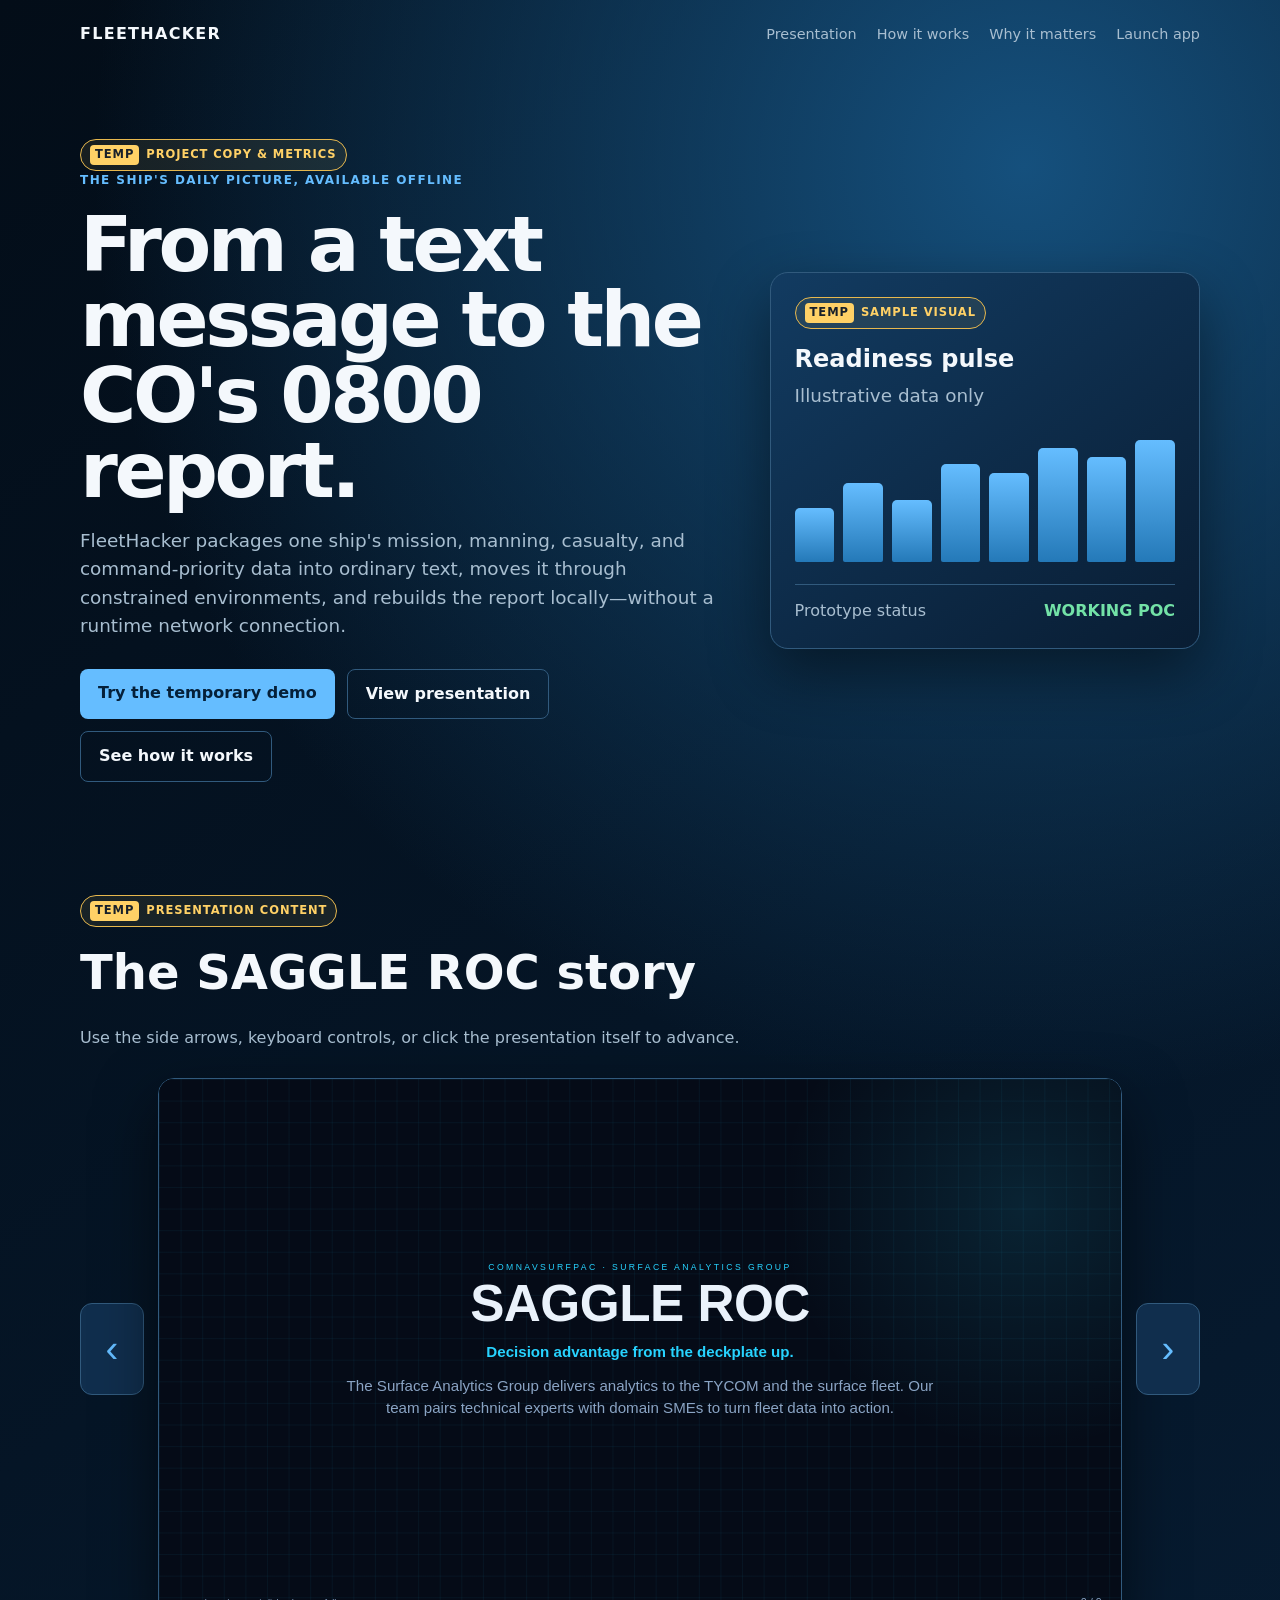
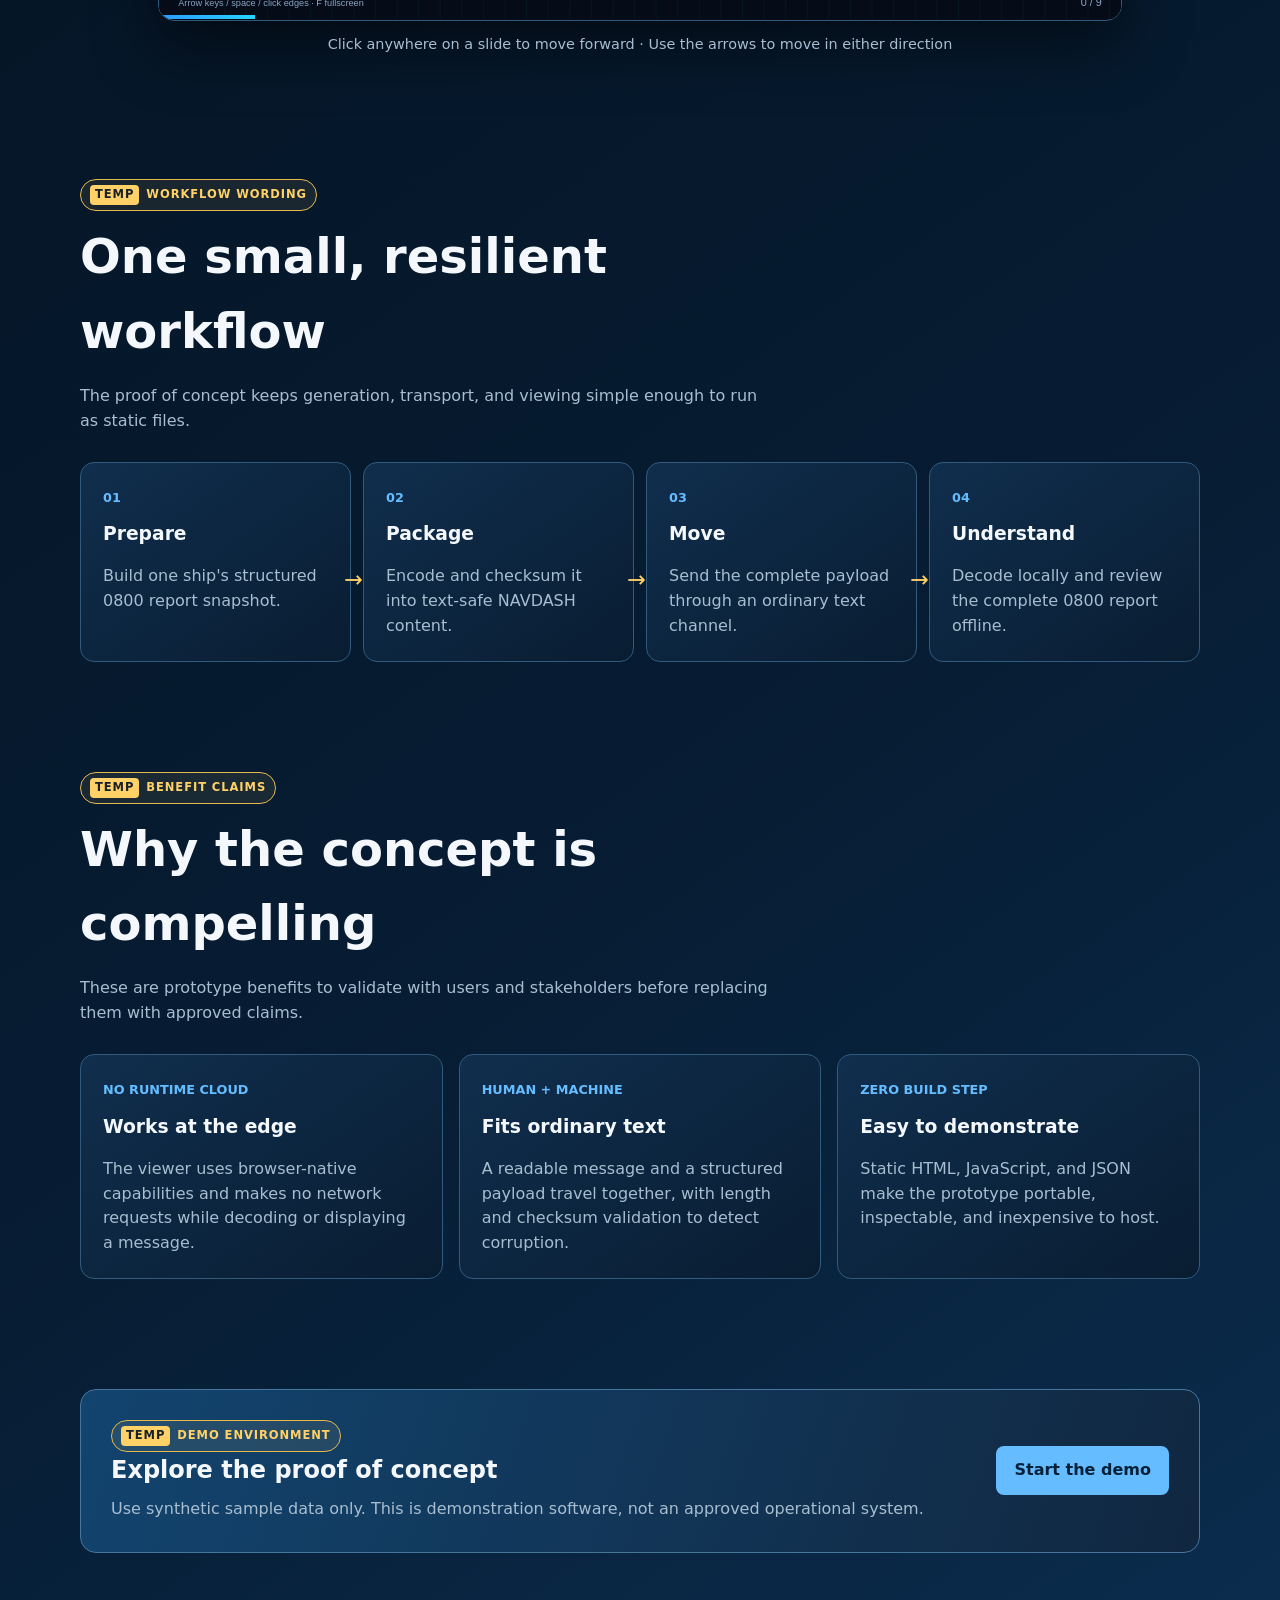
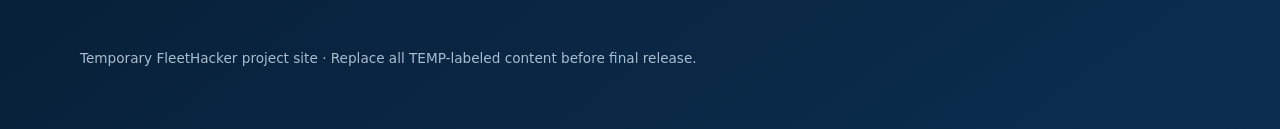
==== index.html @ bd739d96 "Publish guided 0800 report demo Co-authored-by: Cursor <cursoragent@cursor.com>" ====
<!doctype html>
<html lang="en">
<head>
  <meta charset="utf-8">
  <meta name="viewport" content="width=device-width, initial-scale=1">
  <meta name="description" content="Temporary FleetHacker project overview and offline 0800 report prototype.">
  <title>FleetHacker | Temporary Project Dashboard</title>
  <style>
    :root{color-scheme:dark;--ink:#f4f8fc;--muted:#a8bed0;--navy:#061526;--panel:#0d2945;--line:#315a7d;--blue:#65bdff;--gold:#ffd166;--green:#73e2a7}
    *{box-sizing:border-box}html{scroll-behavior:smooth}body{margin:0;background:radial-gradient(circle at 80% 5%,#15507d 0,transparent 28%),linear-gradient(145deg,#030d18,#071d34 70%,#0b2e50);color:var(--ink);font:16px/1.55 system-ui,-apple-system,Segoe UI,sans-serif}
    a{color:inherit}.wrap{width:min(1120px,calc(100% - 32px));margin:auto}.temp{display:inline-flex;align-items:center;gap:7px;padding:5px 9px;border:1px solid #e7b84e;border-radius:999px;color:var(--gold);background:#ffd16614;font-size:.72rem;font-weight:850;letter-spacing:.08em}.temp::before{content:"TEMP";background:var(--gold);color:#18202a;padding:1px 5px;border-radius:4px}
    nav{display:flex;align-items:center;justify-content:space-between;padding:22px 0}.brand{font-weight:900;letter-spacing:.08em}.navlinks{display:flex;gap:20px;color:var(--muted);font-size:.9rem}.navlinks a{text-decoration:none}.hero{padding:70px 0 58px;display:grid;grid-template-columns:1.2fr .8fr;gap:44px;align-items:center}.eyebrow{color:var(--blue);font-weight:850;letter-spacing:.12em;font-size:.75rem}.hero h1{font-size:clamp(2.7rem,6vw,5.2rem);line-height:.98;letter-spacing:-.045em;margin:18px 0}.hero p{max-width:680px;color:var(--muted);font-size:1.15rem}.actions{display:flex;flex-wrap:wrap;gap:12px;margin-top:28px}.button{display:inline-block;text-decoration:none;padding:12px 18px;border-radius:8px;background:var(--blue);color:#052039;font-weight:850}.button.secondary{background:transparent;color:var(--ink);border:1px solid var(--line)}
    .signal{background:linear-gradient(145deg,#123b61,#091d33);border:1px solid var(--line);border-radius:18px;padding:24px;box-shadow:0 24px 60px #0007}.signal h2{margin:12px 0 4px}.pulse{height:130px;display:flex;align-items:end;gap:9px;margin:22px 0}.pulse i{display:block;flex:1;min-height:12%;height:var(--h);border-radius:5px 5px 2px 2px;background:linear-gradient(var(--blue),#2479b8)}.status{display:flex;justify-content:space-between;border-top:1px solid var(--line);padding-top:14px;color:var(--muted)}.status strong{color:var(--green)}
    .presentation-shell{display:grid;grid-template-columns:64px minmax(0,1fr) 64px;gap:14px;align-items:center}.presentation-frame{width:100%;aspect-ratio:16/9;border:1px solid var(--line);border-radius:16px;background:#050b17;box-shadow:0 24px 60px #0008}.slide-arrow{height:92px;border:1px solid var(--line);border-radius:12px;background:#102e4d;color:var(--blue);font-size:2.4rem;cursor:pointer}.slide-arrow:hover{border-color:var(--blue);background:#163c61}.presentation-help{text-align:center;color:var(--muted);font-size:.9rem;margin-top:12px}
    section{padding:55px 0}.section-head{max-width:700px;margin-bottom:28px}.section-head h2{font-size:clamp(2rem,4vw,3rem);margin:8px 0}.section-head p{color:var(--muted)}.grid{display:grid;grid-template-columns:repeat(3,1fr);gap:16px}.card{background:linear-gradient(145deg,#102e4d,#091d32);border:1px solid var(--line);border-radius:14px;padding:22px}.number{color:var(--blue);font-weight:900;font-size:.8rem}.card h3{margin:10px 0}.card p{color:var(--muted);margin-bottom:0}.flow{display:grid;grid-template-columns:repeat(4,1fr);gap:12px}.flow .card{position:relative}.flow .card:not(:last-child)::after{content:"→";position:absolute;right:-13px;top:50%;z-index:2;color:var(--gold);font-size:1.4rem}.callout{display:flex;justify-content:space-between;gap:30px;align-items:center;background:linear-gradient(110deg,#12446f,#112740);border:1px solid #46769c;border-radius:16px;padding:30px}.callout h2{margin:0 0 8px}.callout p{margin:0;color:var(--muted)}footer{padding:40px 0 60px;color:var(--muted);font-size:.85rem}
    @media(max-width:850px){.hero{grid-template-columns:1fr;padding-top:40px}.grid{grid-template-columns:1fr}.flow{grid-template-columns:1fr 1fr}.flow .card::after{display:none}.presentation-shell{grid-template-columns:46px minmax(0,1fr) 46px}.slide-arrow{height:70px}}@media(max-width:560px){.navlinks{display:none}.flow{grid-template-columns:1fr}.callout{display:block}.callout .button{margin-top:20px}.presentation-shell{grid-template-columns:1fr 1fr}.presentation-frame{grid-column:1/-1;grid-row:1}.slide-arrow{height:48px}}
  </style>
</head>
<body>
  <header class="wrap">
    <nav><div class="brand">FLEETHACKER</div><div class="navlinks"><a href="#presentation">Presentation</a><a href="#how">How it works</a><a href="#why">Why it matters</a><a href="./app/sender.html">Launch app</a></div></nav>
    <div class="hero">
      <div>
        <span class="temp">PROJECT COPY &amp; METRICS</span>
        <div class="eyebrow">THE SHIP'S DAILY PICTURE, AVAILABLE OFFLINE</div>
        <h1>From a text message to the CO's 0800 report.</h1>
        <p>FleetHacker packages one ship's mission, manning, casualty, and command-priority data into ordinary text, moves it through constrained environments, and rebuilds the report locally—without a runtime network connection.</p>
        <div class="actions"><a class="button" href="./app/sender.html">Try the temporary demo</a><a class="button secondary" href="#presentation">View presentation</a><a class="button secondary" href="#how">See how it works</a></div>
      </div>
      <aside class="signal" aria-label="Temporary concept metrics">
        <span class="temp">SAMPLE VISUAL</span><h2>Readiness pulse</h2><p style="color:var(--muted);margin-top:0">Illustrative data only</p>
        <div class="pulse" aria-hidden="true"><i style="--h:42%"></i><i style="--h:61%"></i><i style="--h:48%"></i><i style="--h:76%"></i><i style="--h:69%"></i><i style="--h:88%"></i><i style="--h:81%"></i><i style="--h:94%"></i></div>
        <div class="status"><span>Prototype status</span><strong>WORKING POC</strong></div>
      </aside>
    </div>
  </header>
  <main>
    <section id="presentation"><div class="wrap"><div class="section-head"><span class="temp">PRESENTATION CONTENT</span><h2>The SAGGLE ROC story</h2><p>Use the side arrows, keyboard controls, or click the presentation itself to advance.</p></div>
      <div class="presentation-shell">
        <button class="slide-arrow" id="presentationPrevious" aria-label="Previous presentation slide">‹</button>
        <iframe class="presentation-frame" id="presentationFrame" src="./presentation/" title="SAGGLE ROC presentation"></iframe>
        <button class="slide-arrow" id="presentationNext" aria-label="Next presentation slide">›</button>
      </div>
      <p class="presentation-help">Click anywhere on a slide to move forward · Use the arrows to move in either direction</p>
    </div></section>
    <section id="how"><div class="wrap"><div class="section-head"><span class="temp">WORKFLOW WORDING</span><h2>One small, resilient workflow</h2><p>The proof of concept keeps generation, transport, and viewing simple enough to run as static files.</p></div>
      <div class="flow"><article class="card"><span class="number">01</span><h3>Prepare</h3><p>Build one ship's structured 0800 report snapshot.</p></article><article class="card"><span class="number">02</span><h3>Package</h3><p>Encode and checksum it into text-safe NAVDASH content.</p></article><article class="card"><span class="number">03</span><h3>Move</h3><p>Send the complete payload through an ordinary text channel.</p></article><article class="card"><span class="number">04</span><h3>Understand</h3><p>Decode locally and review the complete 0800 report offline.</p></article></div>
    </div></section>
    <section id="why"><div class="wrap"><div class="section-head"><span class="temp">BENEFIT CLAIMS</span><h2>Why the concept is compelling</h2><p>These are prototype benefits to validate with users and stakeholders before replacing them with approved claims.</p></div>
      <div class="grid"><article class="card"><span class="number">NO RUNTIME CLOUD</span><h3>Works at the edge</h3><p>The viewer uses browser-native capabilities and makes no network requests while decoding or displaying a message.</p></article><article class="card"><span class="number">HUMAN + MACHINE</span><h3>Fits ordinary text</h3><p>A readable message and a structured payload travel together, with length and checksum validation to detect corruption.</p></article><article class="card"><span class="number">ZERO BUILD STEP</span><h3>Easy to demonstrate</h3><p>Static HTML, JavaScript, and JSON make the prototype portable, inspectable, and inexpensive to host.</p></article></div>
    </div></section>
    <section><div class="wrap"><div class="callout"><div><span class="temp">DEMO ENVIRONMENT</span><h2>Explore the proof of concept</h2><p>Use synthetic sample data only. This is demonstration software, not an approved operational system.</p></div><a class="button" href="./app/sender.html">Start the demo</a></div></div></section>
  </main>
  <footer class="wrap">Temporary FleetHacker project site · Replace all TEMP-labeled content before final release.</footer>
  <script>
    const presentation = document.getElementById("presentationFrame");
    document.getElementById("presentationPrevious").addEventListener("click", () => presentation.contentWindow.postMessage("presentation:previous", "*"));
    document.getElementById("presentationNext").addEventListener("click", () => presentation.contentWindow.postMessage("presentation:next", "*"));
  </script>
</body>
</html>
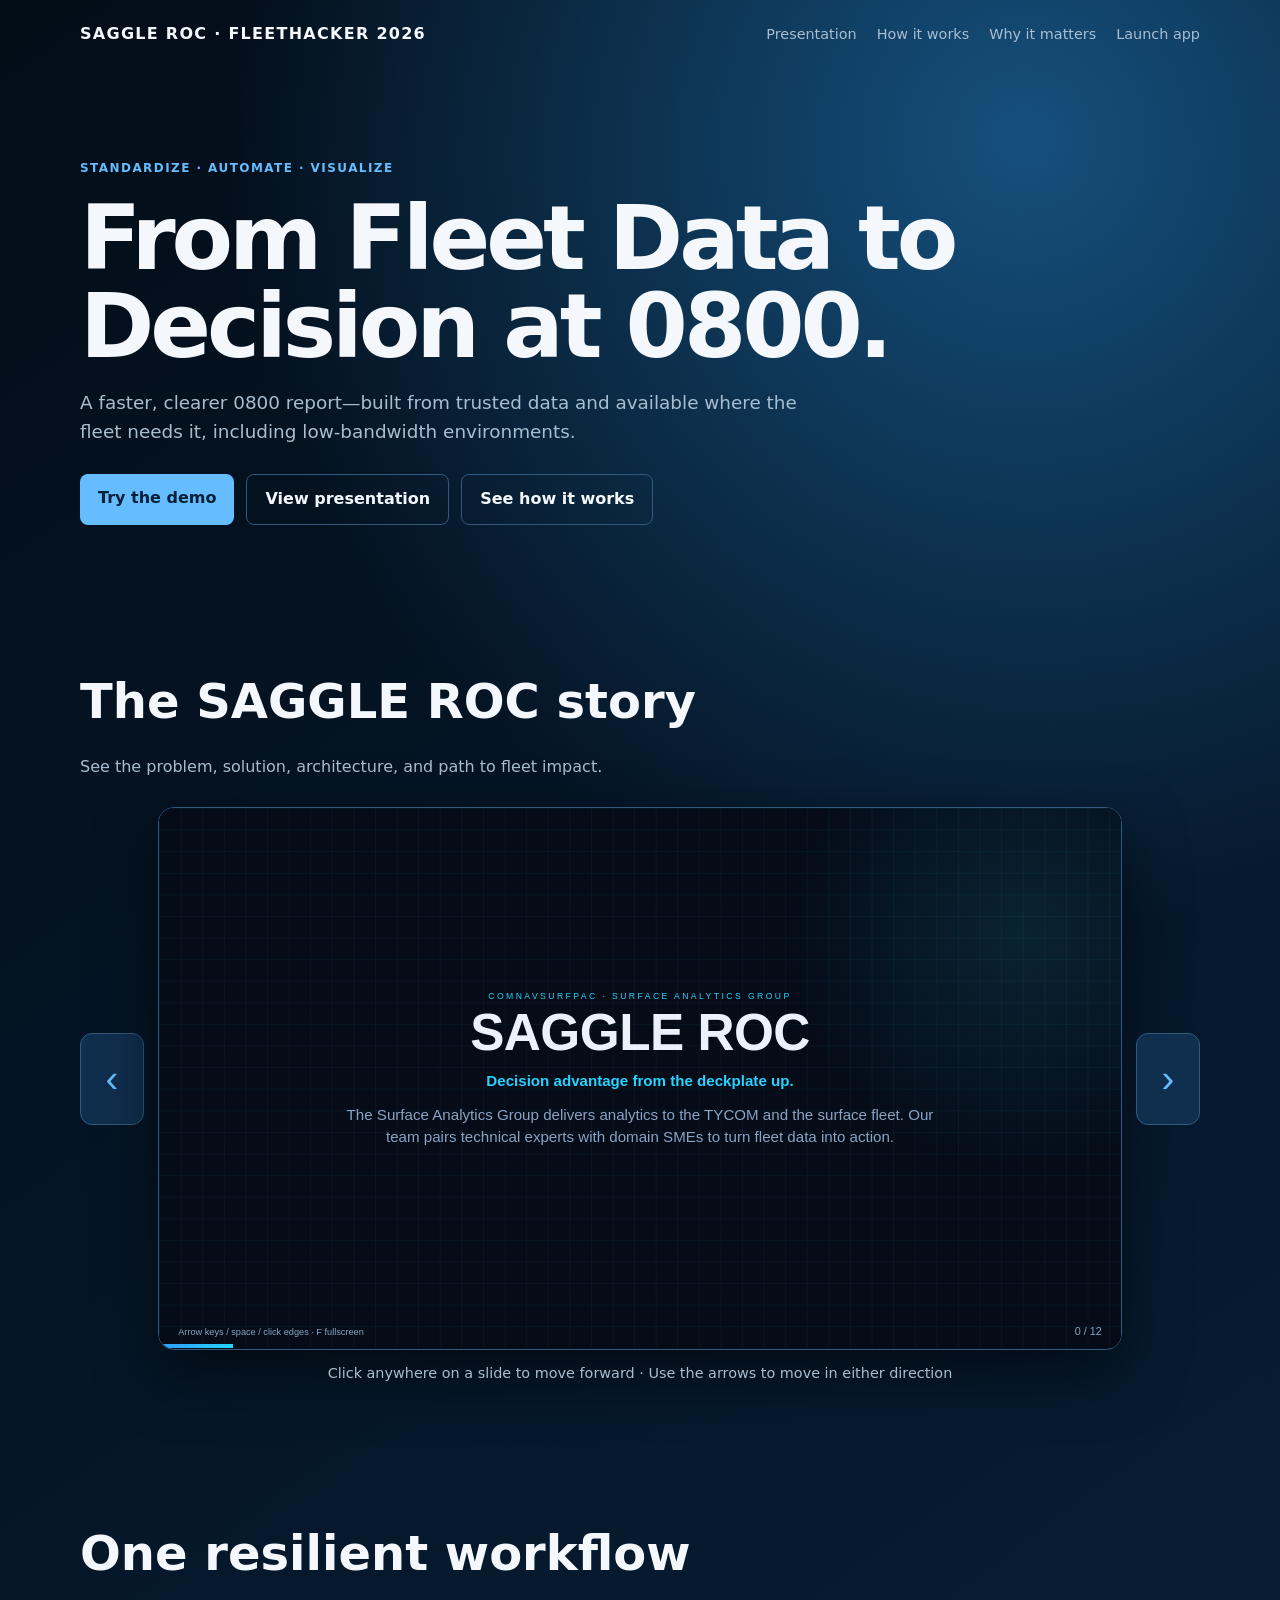
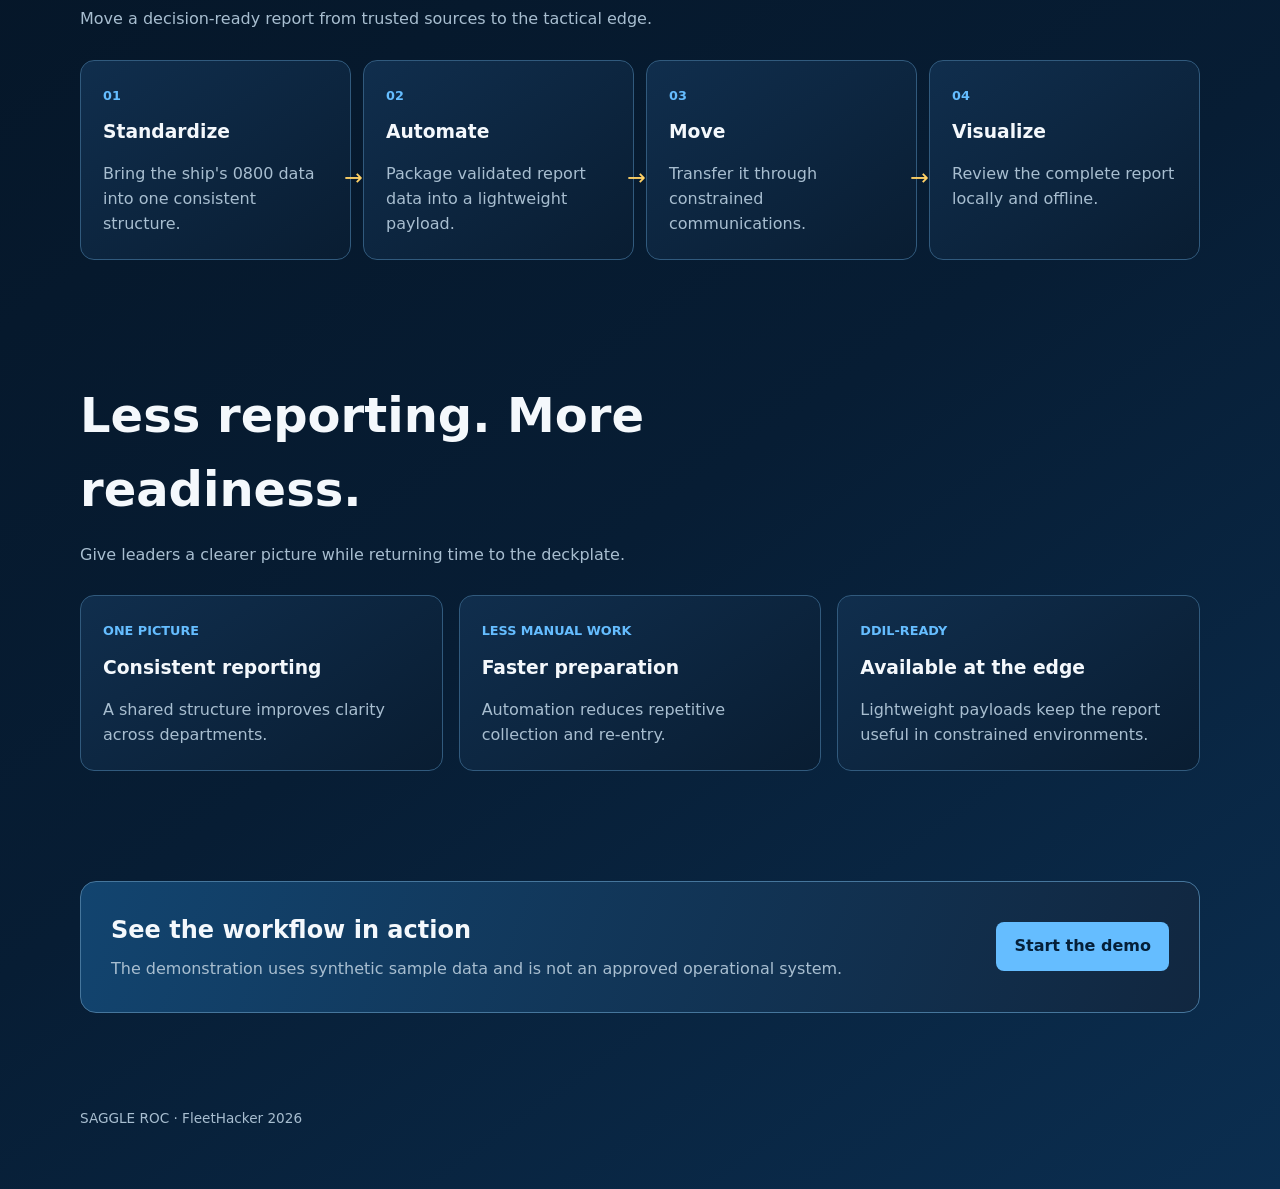
==== commit ad2f3e93: "Refresh landing page messaging Co-authored-by: Cursor <cursoragent@cursor.com>" ====
--- a/index.html
+++ b/index.html
@@ -3,39 +3,32 @@
 <head>
   <meta charset="utf-8">
   <meta name="viewport" content="width=device-width, initial-scale=1">
-  <meta name="description" content="Temporary FleetHacker project overview and offline 0800 report prototype.">
-  <title>FleetHacker | Temporary Project Dashboard</title>
+  <meta name="description" content="SAGGLE ROC standardizes, automates, and visualizes the ship's 0800 report.">
+  <title>SAGGLE ROC | FleetHacker 2026</title>
   <style>
     :root{color-scheme:dark;--ink:#f4f8fc;--muted:#a8bed0;--navy:#061526;--panel:#0d2945;--line:#315a7d;--blue:#65bdff;--gold:#ffd166;--green:#73e2a7}
     *{box-sizing:border-box}html{scroll-behavior:smooth}body{margin:0;background:radial-gradient(circle at 80% 5%,#15507d 0,transparent 28%),linear-gradient(145deg,#030d18,#071d34 70%,#0b2e50);color:var(--ink);font:16px/1.55 system-ui,-apple-system,Segoe UI,sans-serif}
-    a{color:inherit}.wrap{width:min(1120px,calc(100% - 32px));margin:auto}.temp{display:inline-flex;align-items:center;gap:7px;padding:5px 9px;border:1px solid #e7b84e;border-radius:999px;color:var(--gold);background:#ffd16614;font-size:.72rem;font-weight:850;letter-spacing:.08em}.temp::before{content:"TEMP";background:var(--gold);color:#18202a;padding:1px 5px;border-radius:4px}
-    nav{display:flex;align-items:center;justify-content:space-between;padding:22px 0}.brand{font-weight:900;letter-spacing:.08em}.navlinks{display:flex;gap:20px;color:var(--muted);font-size:.9rem}.navlinks a{text-decoration:none}.hero{padding:70px 0 58px;display:grid;grid-template-columns:1.2fr .8fr;gap:44px;align-items:center}.eyebrow{color:var(--blue);font-weight:850;letter-spacing:.12em;font-size:.75rem}.hero h1{font-size:clamp(2.7rem,6vw,5.2rem);line-height:.98;letter-spacing:-.045em;margin:18px 0}.hero p{max-width:680px;color:var(--muted);font-size:1.15rem}.actions{display:flex;flex-wrap:wrap;gap:12px;margin-top:28px}.button{display:inline-block;text-decoration:none;padding:12px 18px;border-radius:8px;background:var(--blue);color:#052039;font-weight:850}.button.secondary{background:transparent;color:var(--ink);border:1px solid var(--line)}
-    .signal{background:linear-gradient(145deg,#123b61,#091d33);border:1px solid var(--line);border-radius:18px;padding:24px;box-shadow:0 24px 60px #0007}.signal h2{margin:12px 0 4px}.pulse{height:130px;display:flex;align-items:end;gap:9px;margin:22px 0}.pulse i{display:block;flex:1;min-height:12%;height:var(--h);border-radius:5px 5px 2px 2px;background:linear-gradient(var(--blue),#2479b8)}.status{display:flex;justify-content:space-between;border-top:1px solid var(--line);padding-top:14px;color:var(--muted)}.status strong{color:var(--green)}
+    a{color:inherit}.wrap{width:min(1120px,calc(100% - 32px));margin:auto}
+    nav{display:flex;align-items:center;justify-content:space-between;padding:22px 0}.brand{font-weight:900;letter-spacing:.08em}.navlinks{display:flex;gap:20px;color:var(--muted);font-size:.9rem}.navlinks a{text-decoration:none}.hero{padding:90px 0 76px;max-width:900px}.eyebrow{color:var(--blue);font-weight:850;letter-spacing:.12em;font-size:.75rem}.hero h1{font-size:clamp(3rem,7vw,6rem);line-height:.98;letter-spacing:-.045em;margin:18px 0}.hero p{max-width:720px;color:var(--muted);font-size:1.15rem}.actions{display:flex;flex-wrap:wrap;gap:12px;margin-top:28px}.button{display:inline-block;text-decoration:none;padding:12px 18px;border-radius:8px;background:var(--blue);color:#052039;font-weight:850}.button.secondary{background:transparent;color:var(--ink);border:1px solid var(--line)}
     .presentation-shell{display:grid;grid-template-columns:64px minmax(0,1fr) 64px;gap:14px;align-items:center}.presentation-frame{width:100%;aspect-ratio:16/9;border:1px solid var(--line);border-radius:16px;background:#050b17;box-shadow:0 24px 60px #0008}.slide-arrow{height:92px;border:1px solid var(--line);border-radius:12px;background:#102e4d;color:var(--blue);font-size:2.4rem;cursor:pointer}.slide-arrow:hover{border-color:var(--blue);background:#163c61}.presentation-help{text-align:center;color:var(--muted);font-size:.9rem;margin-top:12px}
     section{padding:55px 0}.section-head{max-width:700px;margin-bottom:28px}.section-head h2{font-size:clamp(2rem,4vw,3rem);margin:8px 0}.section-head p{color:var(--muted)}.grid{display:grid;grid-template-columns:repeat(3,1fr);gap:16px}.card{background:linear-gradient(145deg,#102e4d,#091d32);border:1px solid var(--line);border-radius:14px;padding:22px}.number{color:var(--blue);font-weight:900;font-size:.8rem}.card h3{margin:10px 0}.card p{color:var(--muted);margin-bottom:0}.flow{display:grid;grid-template-columns:repeat(4,1fr);gap:12px}.flow .card{position:relative}.flow .card:not(:last-child)::after{content:"→";position:absolute;right:-13px;top:50%;z-index:2;color:var(--gold);font-size:1.4rem}.callout{display:flex;justify-content:space-between;gap:30px;align-items:center;background:linear-gradient(110deg,#12446f,#112740);border:1px solid #46769c;border-radius:16px;padding:30px}.callout h2{margin:0 0 8px}.callout p{margin:0;color:var(--muted)}footer{padding:40px 0 60px;color:var(--muted);font-size:.85rem}
-    @media(max-width:850px){.hero{grid-template-columns:1fr;padding-top:40px}.grid{grid-template-columns:1fr}.flow{grid-template-columns:1fr 1fr}.flow .card::after{display:none}.presentation-shell{grid-template-columns:46px minmax(0,1fr) 46px}.slide-arrow{height:70px}}@media(max-width:560px){.navlinks{display:none}.flow{grid-template-columns:1fr}.callout{display:block}.callout .button{margin-top:20px}.presentation-shell{grid-template-columns:1fr 1fr}.presentation-frame{grid-column:1/-1;grid-row:1}.slide-arrow{height:48px}}
+    @media(max-width:850px){.hero{padding-top:55px}.grid{grid-template-columns:1fr}.flow{grid-template-columns:1fr 1fr}.flow .card::after{display:none}.presentation-shell{grid-template-columns:46px minmax(0,1fr) 46px}.slide-arrow{height:70px}}@media(max-width:560px){.navlinks{display:none}.flow{grid-template-columns:1fr}.callout{display:block}.callout .button{margin-top:20px}.presentation-shell{grid-template-columns:1fr 1fr}.presentation-frame{grid-column:1/-1;grid-row:1}.slide-arrow{height:48px}}
   </style>
 </head>
 <body>
   <header class="wrap">
-    <nav><div class="brand">FLEETHACKER</div><div class="navlinks"><a href="#presentation">Presentation</a><a href="#how">How it works</a><a href="#why">Why it matters</a><a href="./app/sender.html">Launch app</a></div></nav>
+    <nav><div class="brand">SAGGLE ROC · FLEETHACKER 2026</div><div class="navlinks"><a href="#presentation">Presentation</a><a href="#how">How it works</a><a href="#why">Why it matters</a><a href="./app/sender.html">Launch app</a></div></nav>
     <div class="hero">
       <div>
-        <span class="temp">PROJECT COPY &amp; METRICS</span>
-        <div class="eyebrow">THE SHIP'S DAILY PICTURE, AVAILABLE OFFLINE</div>
-        <h1>From a text message to the CO's 0800 report.</h1>
-        <p>FleetHacker packages one ship's mission, manning, casualty, and command-priority data into ordinary text, moves it through constrained environments, and rebuilds the report locally—without a runtime network connection.</p>
-        <div class="actions"><a class="button" href="./app/sender.html">Try the temporary demo</a><a class="button secondary" href="#presentation">View presentation</a><a class="button secondary" href="#how">See how it works</a></div>
+        <div class="eyebrow">STANDARDIZE · AUTOMATE · VISUALIZE</div>
+        <h1>From Fleet Data to Decision at 0800.</h1>
+        <p>A faster, clearer 0800 report—built from trusted data and available where the fleet needs it, including low-bandwidth environments.</p>
+        <div class="actions"><a class="button" href="./app/sender.html">Try the demo</a><a class="button secondary" href="#presentation">View presentation</a><a class="button secondary" href="#how">See how it works</a></div>
       </div>
-      <aside class="signal" aria-label="Temporary concept metrics">
-        <span class="temp">SAMPLE VISUAL</span><h2>Readiness pulse</h2><p style="color:var(--muted);margin-top:0">Illustrative data only</p>
-        <div class="pulse" aria-hidden="true"><i style="--h:42%"></i><i style="--h:61%"></i><i style="--h:48%"></i><i style="--h:76%"></i><i style="--h:69%"></i><i style="--h:88%"></i><i style="--h:81%"></i><i style="--h:94%"></i></div>
-        <div class="status"><span>Prototype status</span><strong>WORKING POC</strong></div>
-      </aside>
     </div>
   </header>
   <main>
-    <section id="presentation"><div class="wrap"><div class="section-head"><span class="temp">PRESENTATION CONTENT</span><h2>The SAGGLE ROC story</h2><p>Use the side arrows, keyboard controls, or click the presentation itself to advance.</p></div>
+    <section id="presentation"><div class="wrap"><div class="section-head"><h2>The SAGGLE ROC story</h2><p>See the problem, solution, architecture, and path to fleet impact.</p></div>
       <div class="presentation-shell">
         <button class="slide-arrow" id="presentationPrevious" aria-label="Previous presentation slide">‹</button>
         <iframe class="presentation-frame" id="presentationFrame" src="./presentation/" title="SAGGLE ROC presentation"></iframe>
@@ -43,15 +36,15 @@
       </div>
       <p class="presentation-help">Click anywhere on a slide to move forward · Use the arrows to move in either direction</p>
     </div></section>
-    <section id="how"><div class="wrap"><div class="section-head"><span class="temp">WORKFLOW WORDING</span><h2>One small, resilient workflow</h2><p>The proof of concept keeps generation, transport, and viewing simple enough to run as static files.</p></div>
-      <div class="flow"><article class="card"><span class="number">01</span><h3>Prepare</h3><p>Build one ship's structured 0800 report snapshot.</p></article><article class="card"><span class="number">02</span><h3>Package</h3><p>Encode and checksum it into text-safe NAVDASH content.</p></article><article class="card"><span class="number">03</span><h3>Move</h3><p>Send the complete payload through an ordinary text channel.</p></article><article class="card"><span class="number">04</span><h3>Understand</h3><p>Decode locally and review the complete 0800 report offline.</p></article></div>
+    <section id="how"><div class="wrap"><div class="section-head"><h2>One resilient workflow</h2><p>Move a decision-ready report from trusted sources to the tactical edge.</p></div>
+      <div class="flow"><article class="card"><span class="number">01</span><h3>Standardize</h3><p>Bring the ship's 0800 data into one consistent structure.</p></article><article class="card"><span class="number">02</span><h3>Automate</h3><p>Package validated report data into a lightweight payload.</p></article><article class="card"><span class="number">03</span><h3>Move</h3><p>Transfer it through constrained communications.</p></article><article class="card"><span class="number">04</span><h3>Visualize</h3><p>Review the complete report locally and offline.</p></article></div>
     </div></section>
-    <section id="why"><div class="wrap"><div class="section-head"><span class="temp">BENEFIT CLAIMS</span><h2>Why the concept is compelling</h2><p>These are prototype benefits to validate with users and stakeholders before replacing them with approved claims.</p></div>
-      <div class="grid"><article class="card"><span class="number">NO RUNTIME CLOUD</span><h3>Works at the edge</h3><p>The viewer uses browser-native capabilities and makes no network requests while decoding or displaying a message.</p></article><article class="card"><span class="number">HUMAN + MACHINE</span><h3>Fits ordinary text</h3><p>A readable message and a structured payload travel together, with length and checksum validation to detect corruption.</p></article><article class="card"><span class="number">ZERO BUILD STEP</span><h3>Easy to demonstrate</h3><p>Static HTML, JavaScript, and JSON make the prototype portable, inspectable, and inexpensive to host.</p></article></div>
+    <section id="why"><div class="wrap"><div class="section-head"><h2>Less reporting. More readiness.</h2><p>Give leaders a clearer picture while returning time to the deckplate.</p></div>
+      <div class="grid"><article class="card"><span class="number">ONE PICTURE</span><h3>Consistent reporting</h3><p>A shared structure improves clarity across departments.</p></article><article class="card"><span class="number">LESS MANUAL WORK</span><h3>Faster preparation</h3><p>Automation reduces repetitive collection and re-entry.</p></article><article class="card"><span class="number">DDIL-READY</span><h3>Available at the edge</h3><p>Lightweight payloads keep the report useful in constrained environments.</p></article></div>
     </div></section>
-    <section><div class="wrap"><div class="callout"><div><span class="temp">DEMO ENVIRONMENT</span><h2>Explore the proof of concept</h2><p>Use synthetic sample data only. This is demonstration software, not an approved operational system.</p></div><a class="button" href="./app/sender.html">Start the demo</a></div></div></section>
+    <section><div class="wrap"><div class="callout"><div><h2>See the workflow in action</h2><p>The demonstration uses synthetic sample data and is not an approved operational system.</p></div><a class="button" href="./app/sender.html">Start the demo</a></div></div></section>
   </main>
-  <footer class="wrap">Temporary FleetHacker project site · Replace all TEMP-labeled content before final release.</footer>
+  <footer class="wrap">SAGGLE ROC · FleetHacker 2026</footer>
   <script>
     const presentation = document.getElementById("presentationFrame");
     document.getElementById("presentationPrevious").addEventListener("click", () => presentation.contentWindow.postMessage("presentation:previous", "*"));
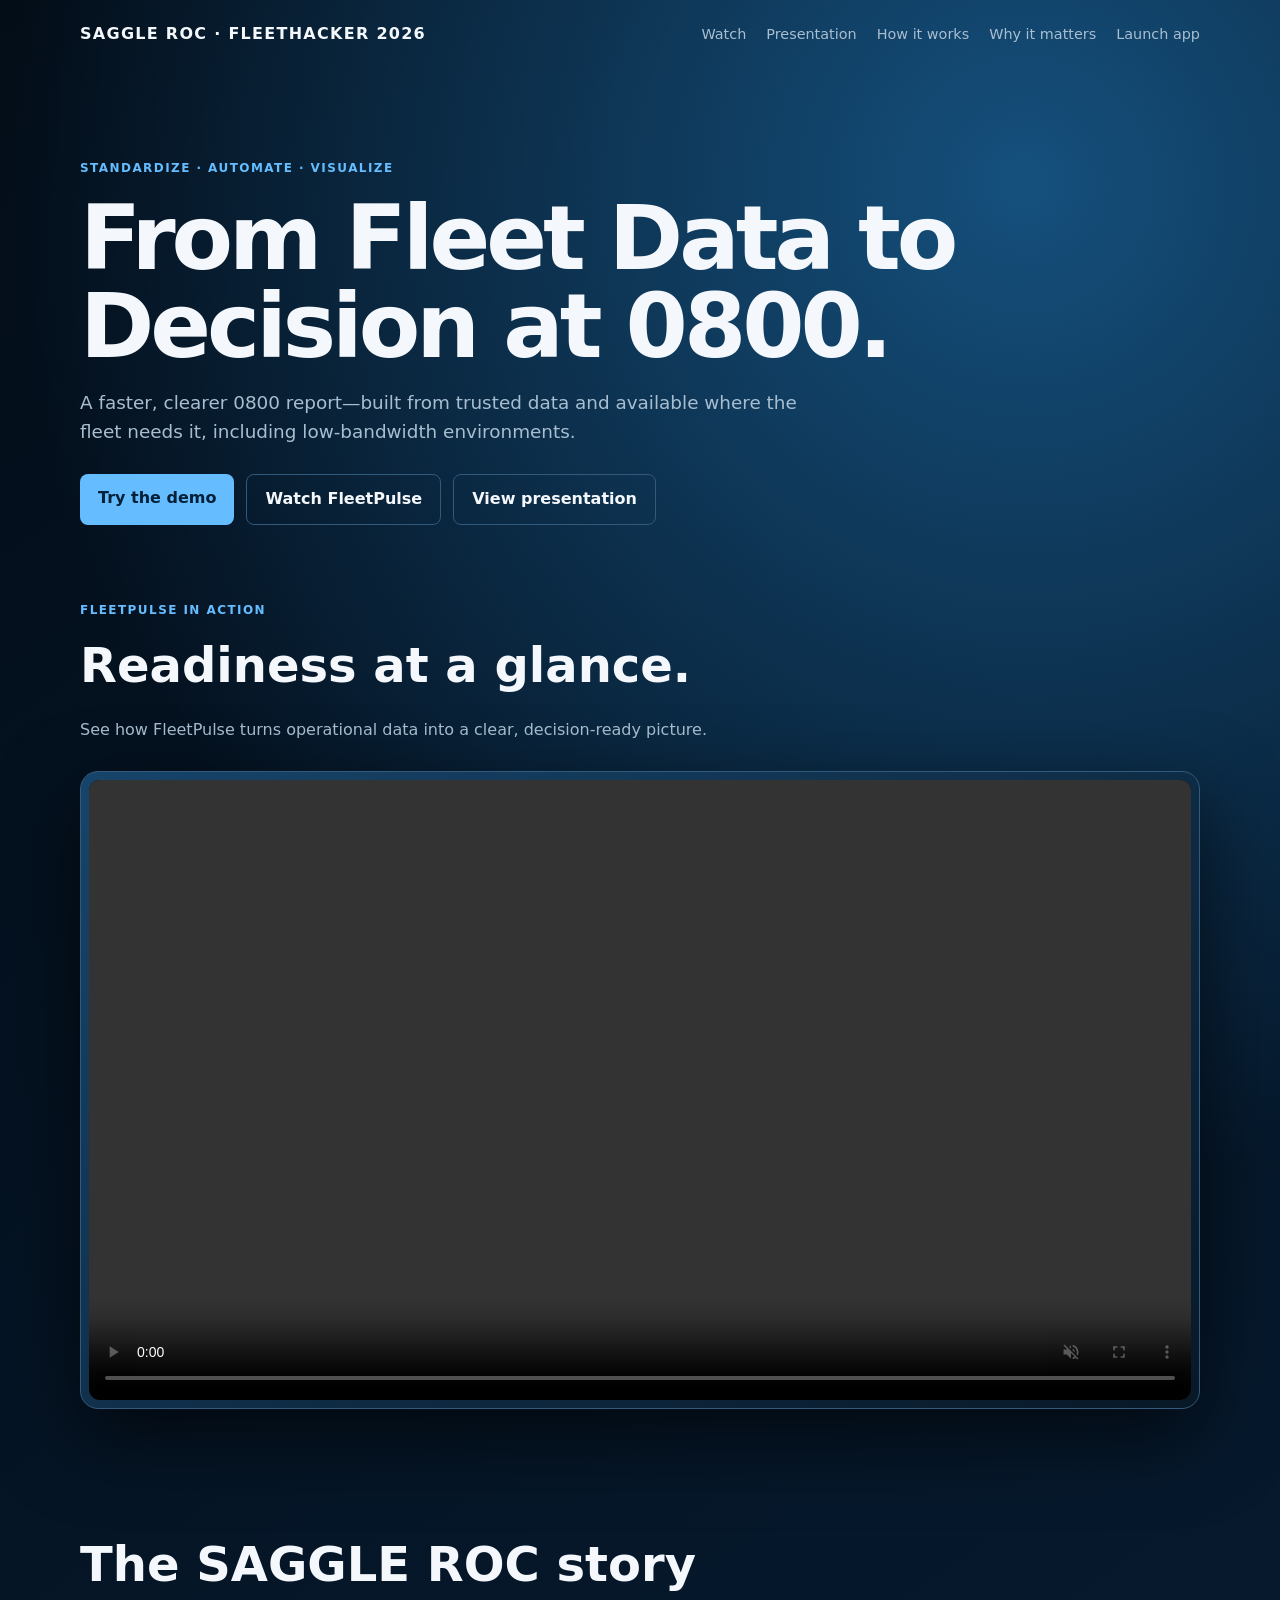
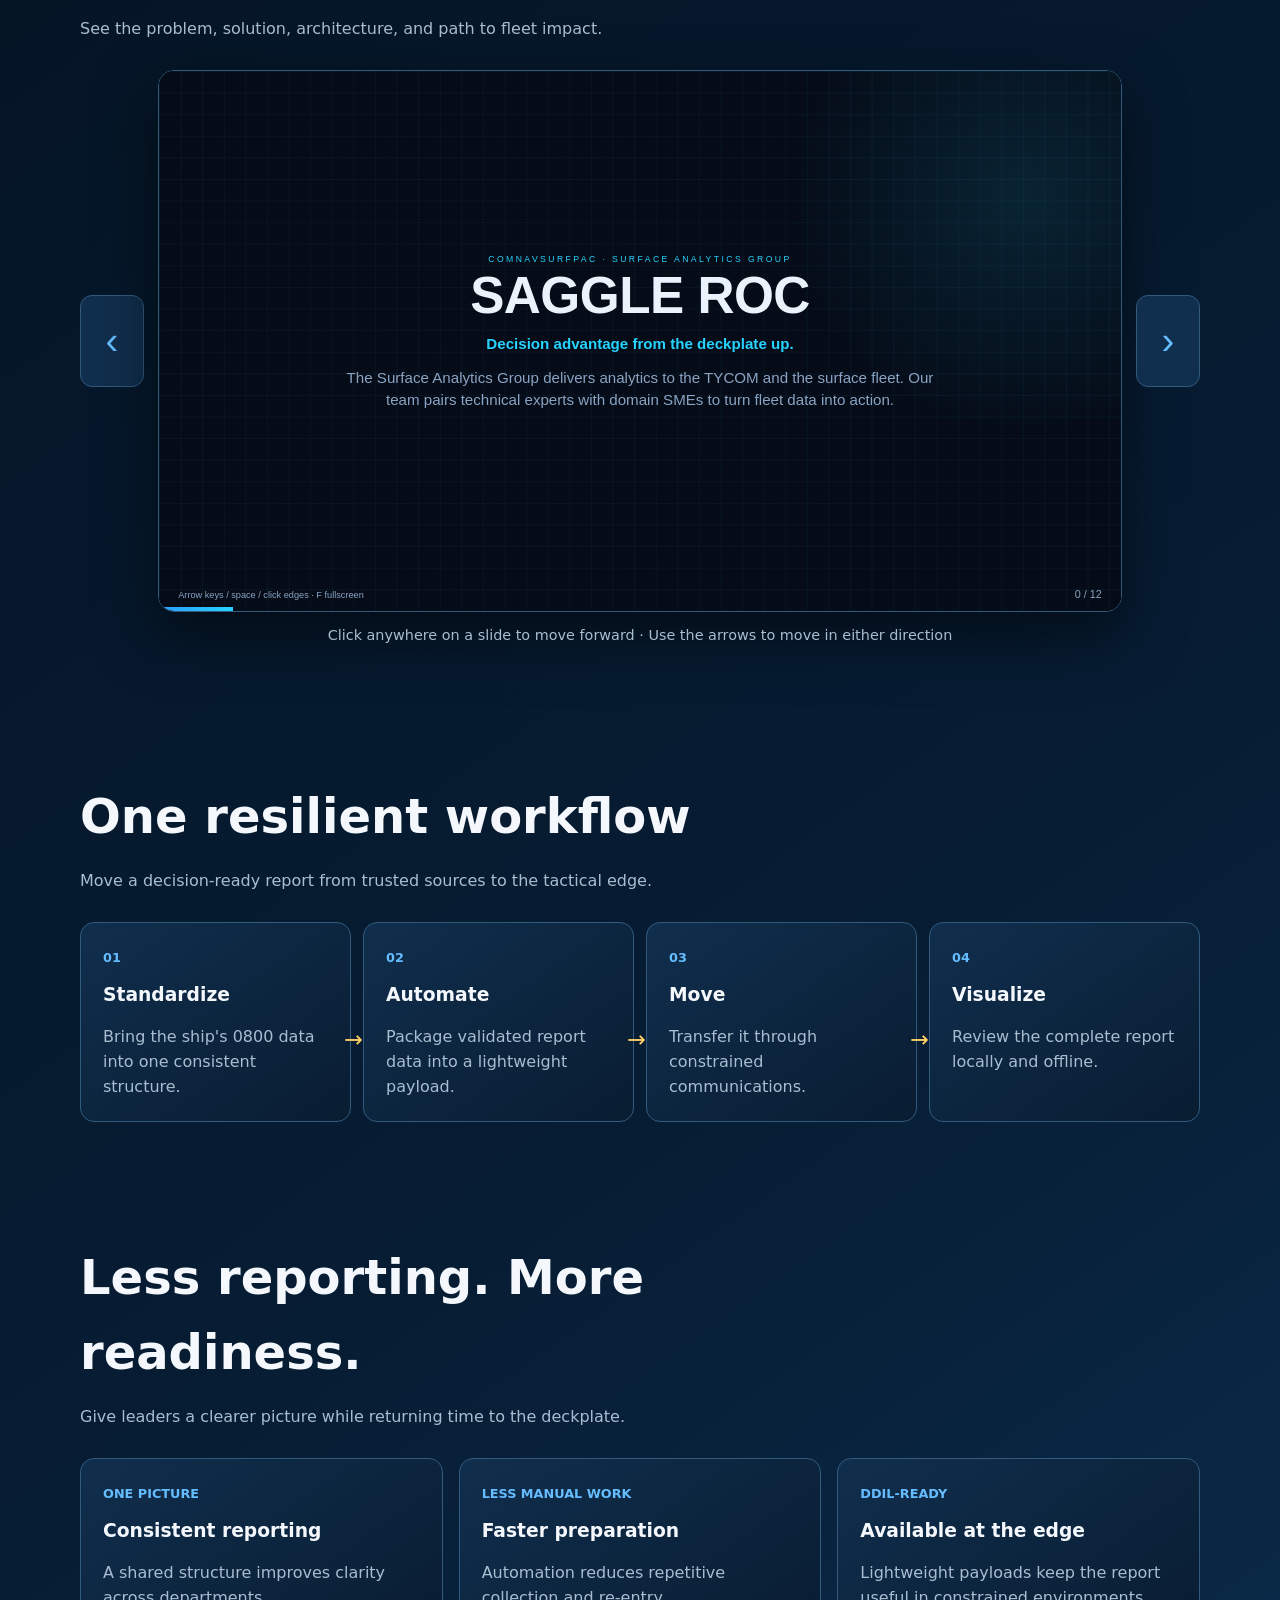
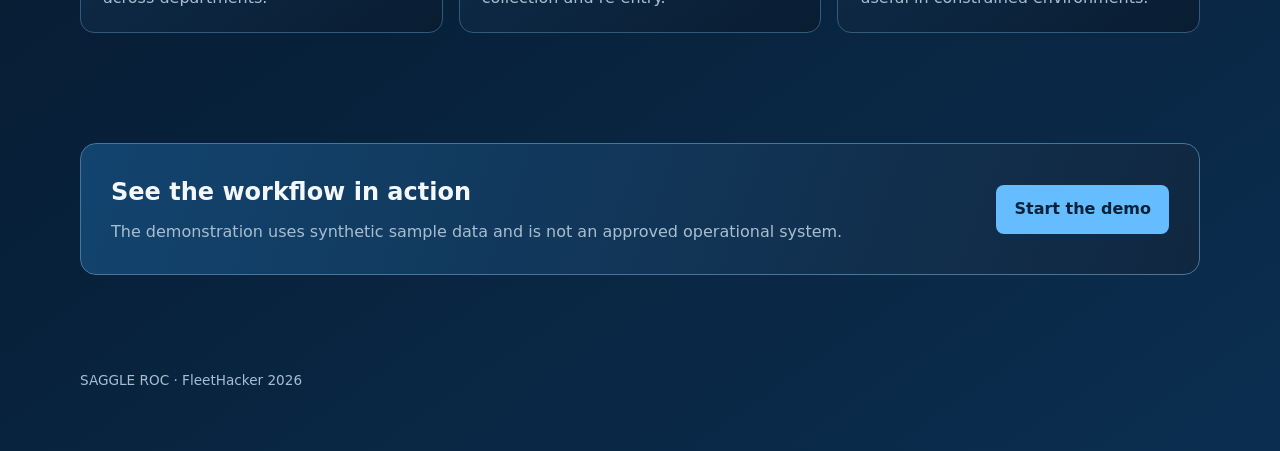
==== commit dbe3da94: "Save dev site updates before FleetHacker merge Co-authored-by: Cursor <cursoragent@cursor.com>" ====
--- a/index.html
+++ b/index.html
@@ -10,6 +10,7 @@
     *{box-sizing:border-box}html{scroll-behavior:smooth}body{margin:0;background:radial-gradient(circle at 80% 5%,#15507d 0,transparent 28%),linear-gradient(145deg,#030d18,#071d34 70%,#0b2e50);color:var(--ink);font:16px/1.55 system-ui,-apple-system,Segoe UI,sans-serif}
     a{color:inherit}.wrap{width:min(1120px,calc(100% - 32px));margin:auto}
     nav{display:flex;align-items:center;justify-content:space-between;padding:22px 0}.brand{font-weight:900;letter-spacing:.08em}.navlinks{display:flex;gap:20px;color:var(--muted);font-size:.9rem}.navlinks a{text-decoration:none}.hero{padding:90px 0 76px;max-width:900px}.eyebrow{color:var(--blue);font-weight:850;letter-spacing:.12em;font-size:.75rem}.hero h1{font-size:clamp(3rem,7vw,6rem);line-height:.98;letter-spacing:-.045em;margin:18px 0}.hero p{max-width:720px;color:var(--muted);font-size:1.15rem}.actions{display:flex;flex-wrap:wrap;gap:12px;margin-top:28px}.button{display:inline-block;text-decoration:none;padding:12px 18px;border-radius:8px;background:var(--blue);color:#052039;font-weight:850}.button.secondary{background:transparent;color:var(--ink);border:1px solid var(--line)}
+    .showcase{padding:0 0 55px}.video-shell{position:relative;padding:8px;border:1px solid var(--line);border-radius:18px;background:linear-gradient(145deg,#17446a,#081827);box-shadow:0 28px 80px #0009}.showcase-video{display:block;width:100%;aspect-ratio:16/9;object-fit:cover;border-radius:11px;background:#02070c}.video-label{position:absolute;left:25px;top:25px;padding:6px 10px;border:1px solid #ffffff35;border-radius:999px;background:#03101ccc;color:#d8efff;font-size:.7rem;font-weight:850;letter-spacing:.1em;pointer-events:none}
     .presentation-shell{display:grid;grid-template-columns:64px minmax(0,1fr) 64px;gap:14px;align-items:center}.presentation-frame{width:100%;aspect-ratio:16/9;border:1px solid var(--line);border-radius:16px;background:#050b17;box-shadow:0 24px 60px #0008}.slide-arrow{height:92px;border:1px solid var(--line);border-radius:12px;background:#102e4d;color:var(--blue);font-size:2.4rem;cursor:pointer}.slide-arrow:hover{border-color:var(--blue);background:#163c61}.presentation-help{text-align:center;color:var(--muted);font-size:.9rem;margin-top:12px}
     section{padding:55px 0}.section-head{max-width:700px;margin-bottom:28px}.section-head h2{font-size:clamp(2rem,4vw,3rem);margin:8px 0}.section-head p{color:var(--muted)}.grid{display:grid;grid-template-columns:repeat(3,1fr);gap:16px}.card{background:linear-gradient(145deg,#102e4d,#091d32);border:1px solid var(--line);border-radius:14px;padding:22px}.number{color:var(--blue);font-weight:900;font-size:.8rem}.card h3{margin:10px 0}.card p{color:var(--muted);margin-bottom:0}.flow{display:grid;grid-template-columns:repeat(4,1fr);gap:12px}.flow .card{position:relative}.flow .card:not(:last-child)::after{content:"→";position:absolute;right:-13px;top:50%;z-index:2;color:var(--gold);font-size:1.4rem}.callout{display:flex;justify-content:space-between;gap:30px;align-items:center;background:linear-gradient(110deg,#12446f,#112740);border:1px solid #46769c;border-radius:16px;padding:30px}.callout h2{margin:0 0 8px}.callout p{margin:0;color:var(--muted)}footer{padding:40px 0 60px;color:var(--muted);font-size:.85rem}
     @media(max-width:850px){.hero{padding-top:55px}.grid{grid-template-columns:1fr}.flow{grid-template-columns:1fr 1fr}.flow .card::after{display:none}.presentation-shell{grid-template-columns:46px minmax(0,1fr) 46px}.slide-arrow{height:70px}}@media(max-width:560px){.navlinks{display:none}.flow{grid-template-columns:1fr}.callout{display:block}.callout .button{margin-top:20px}.presentation-shell{grid-template-columns:1fr 1fr}.presentation-frame{grid-column:1/-1;grid-row:1}.slide-arrow{height:48px}}
@@ -17,17 +18,21 @@
 </head>
 <body>
   <header class="wrap">
-    <nav><div class="brand">SAGGLE ROC · FLEETHACKER 2026</div><div class="navlinks"><a href="#presentation">Presentation</a><a href="#how">How it works</a><a href="#why">Why it matters</a><a href="./app/sender.html">Launch app</a></div></nav>
+    <nav><div class="brand">SAGGLE ROC · FLEETHACKER 2026</div><div class="navlinks"><a href="#showcase">Watch</a><a href="#presentation">Presentation</a><a href="#how">How it works</a><a href="#why">Why it matters</a><a href="./app/">Launch app</a></div></nav>
     <div class="hero">
       <div>
         <div class="eyebrow">STANDARDIZE · AUTOMATE · VISUALIZE</div>
         <h1>From Fleet Data to Decision at 0800.</h1>
         <p>A faster, clearer 0800 report—built from trusted data and available where the fleet needs it, including low-bandwidth environments.</p>
-        <div class="actions"><a class="button" href="./app/sender.html">Try the demo</a><a class="button secondary" href="#presentation">View presentation</a><a class="button secondary" href="#how">See how it works</a></div>
+        <div class="actions"><a class="button" href="./app/">Try the demo</a><a class="button secondary" href="#showcase">Watch FleetPulse</a><a class="button secondary" href="#presentation">View presentation</a></div>
       </div>
     </div>
   </header>
   <main>
+    <section class="showcase" id="showcase"><div class="wrap">
+      <div class="section-head"><div class="eyebrow">FLEETPULSE IN ACTION</div><h2>Readiness at a glance.</h2><p>See how FleetPulse turns operational data into a clear, decision-ready picture.</p></div>
+      <div class="video-shell"><span class="video-label">FLEETPULSE · PRODUCT TOUR</span><video class="showcase-video" src="./FleetPulse.mp4" autoplay muted loop playsinline controls preload="metadata">Your browser does not support embedded video.</video></div>
+    </div></section>
     <section id="presentation"><div class="wrap"><div class="section-head"><h2>The SAGGLE ROC story</h2><p>See the problem, solution, architecture, and path to fleet impact.</p></div>
       <div class="presentation-shell">
         <button class="slide-arrow" id="presentationPrevious" aria-label="Previous presentation slide">‹</button>
@@ -42,7 +47,7 @@
     <section id="why"><div class="wrap"><div class="section-head"><h2>Less reporting. More readiness.</h2><p>Give leaders a clearer picture while returning time to the deckplate.</p></div>
       <div class="grid"><article class="card"><span class="number">ONE PICTURE</span><h3>Consistent reporting</h3><p>A shared structure improves clarity across departments.</p></article><article class="card"><span class="number">LESS MANUAL WORK</span><h3>Faster preparation</h3><p>Automation reduces repetitive collection and re-entry.</p></article><article class="card"><span class="number">DDIL-READY</span><h3>Available at the edge</h3><p>Lightweight payloads keep the report useful in constrained environments.</p></article></div>
     </div></section>
-    <section><div class="wrap"><div class="callout"><div><h2>See the workflow in action</h2><p>The demonstration uses synthetic sample data and is not an approved operational system.</p></div><a class="button" href="./app/sender.html">Start the demo</a></div></div></section>
+    <section><div class="wrap"><div class="callout"><div><h2>See the workflow in action</h2><p>The demonstration uses synthetic sample data and is not an approved operational system.</p></div><a class="button" href="./app/">Start the demo</a></div></div></section>
   </main>
   <footer class="wrap">SAGGLE ROC · FleetHacker 2026</footer>
   <script>
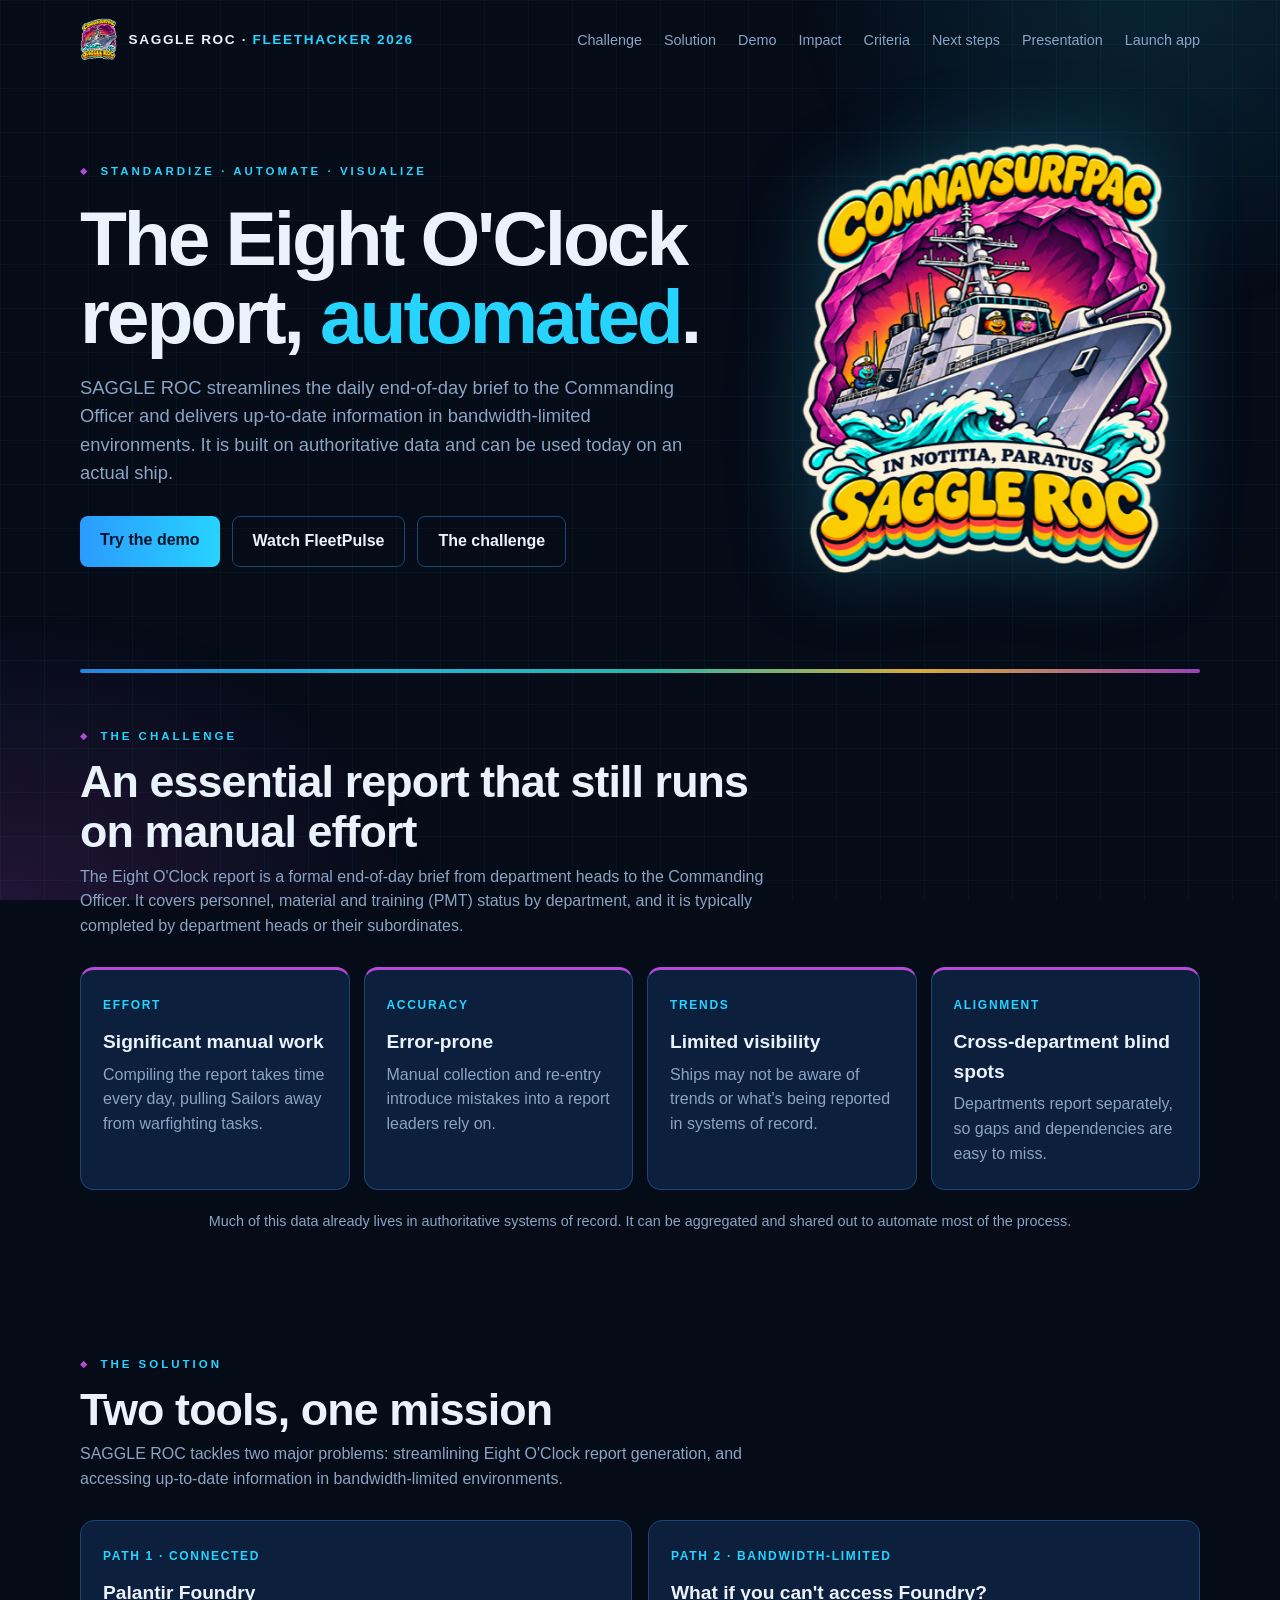
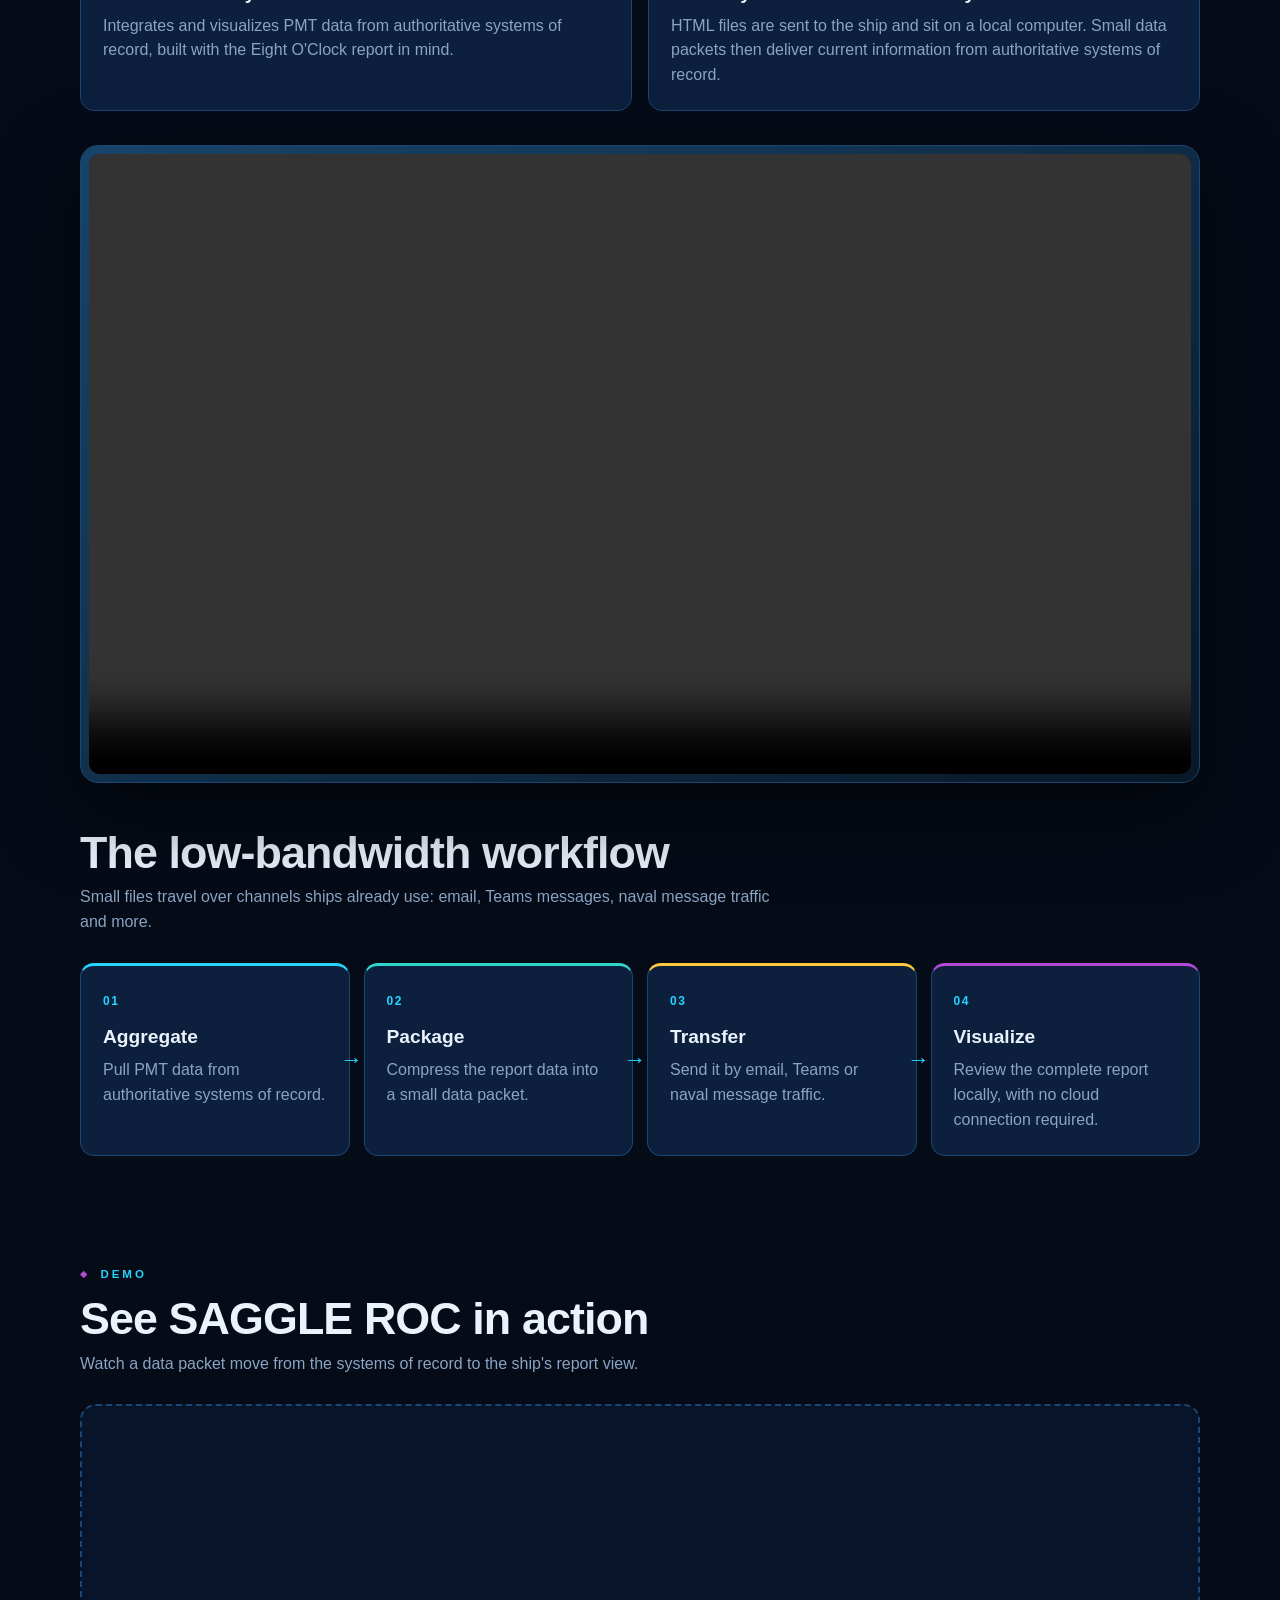
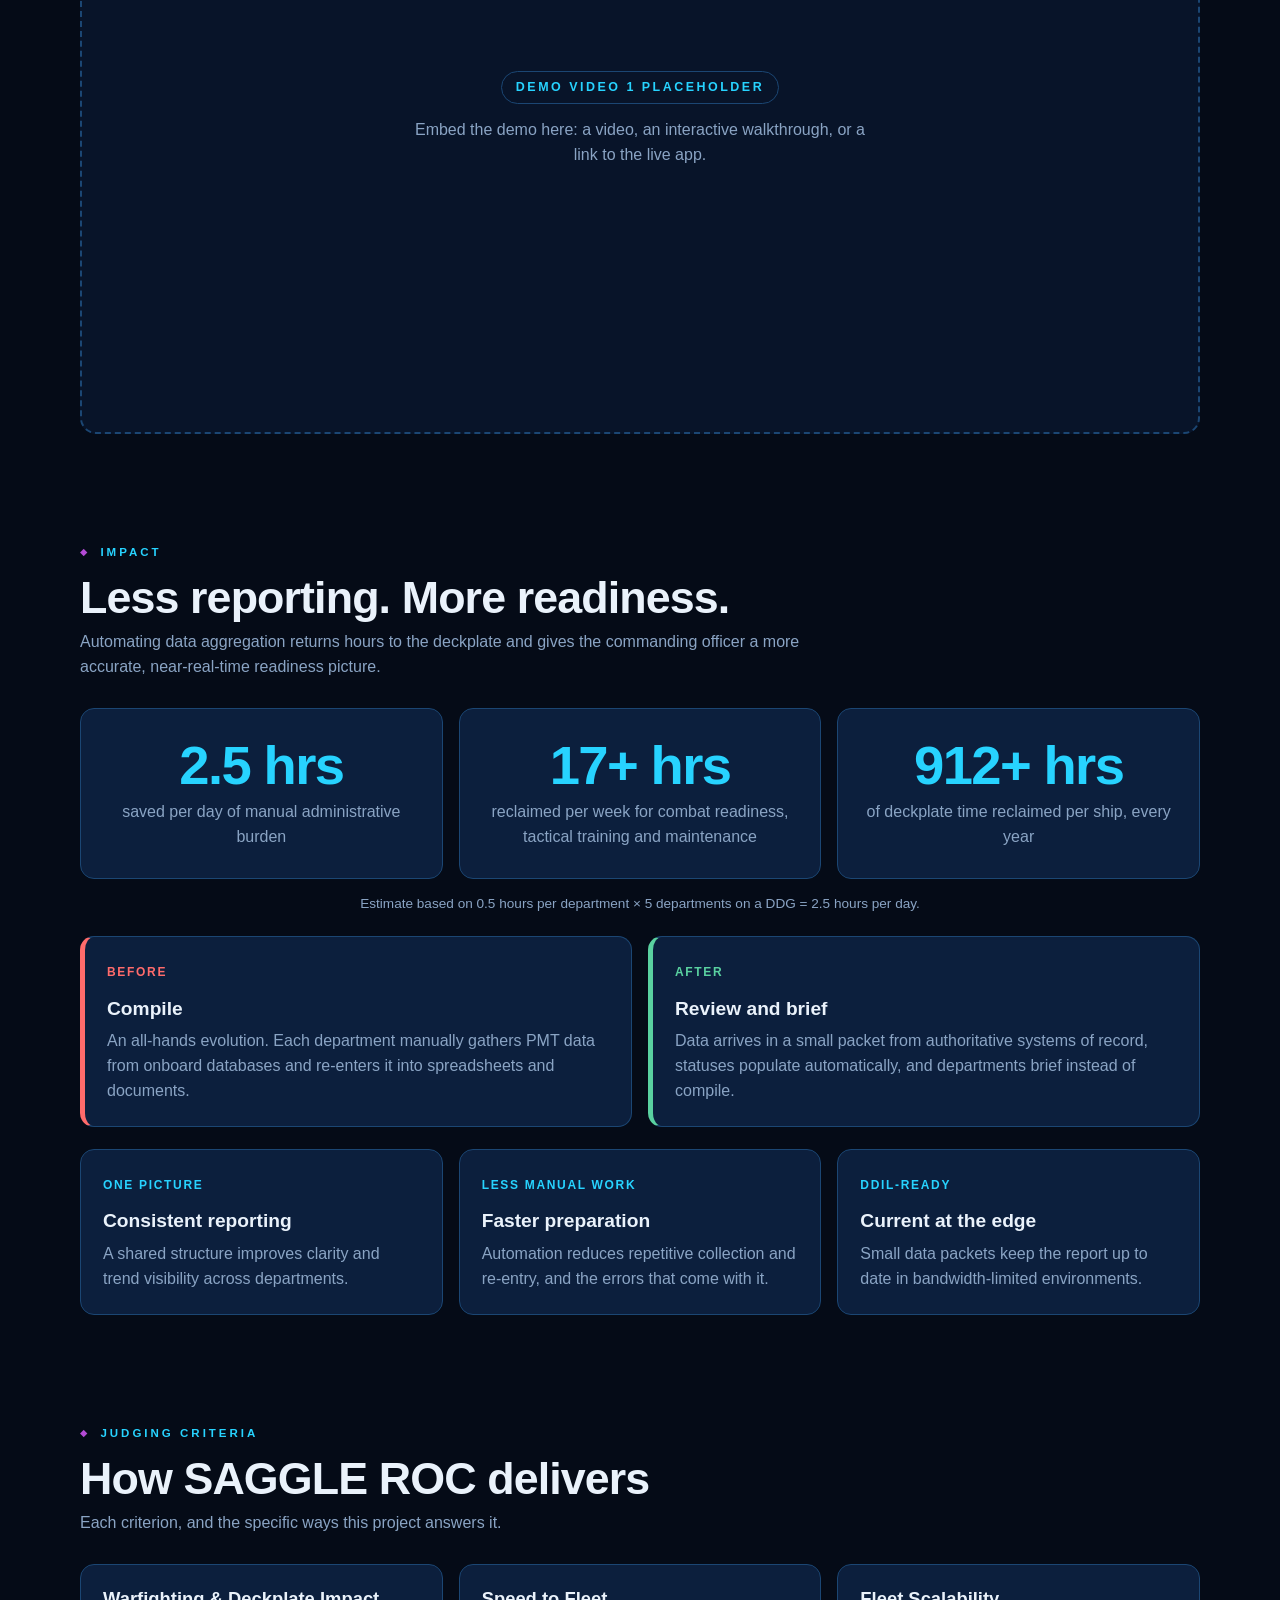
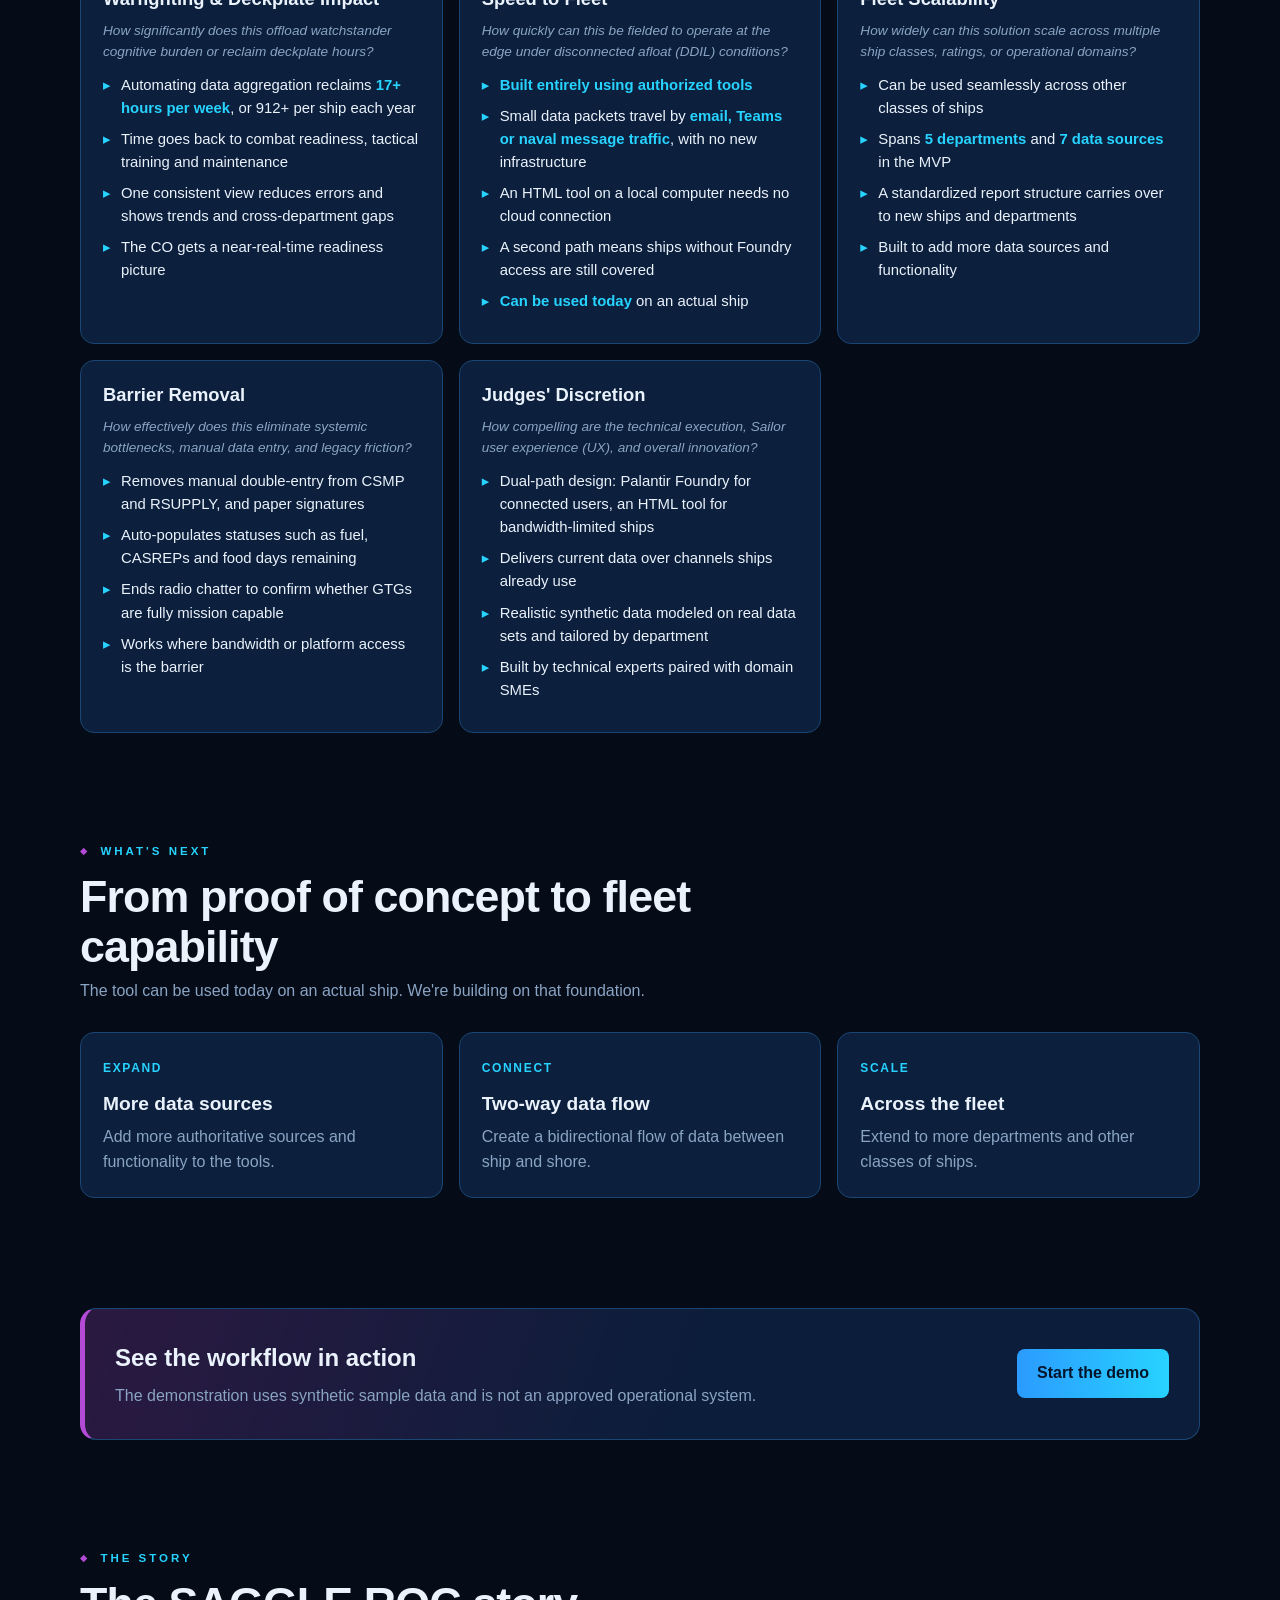
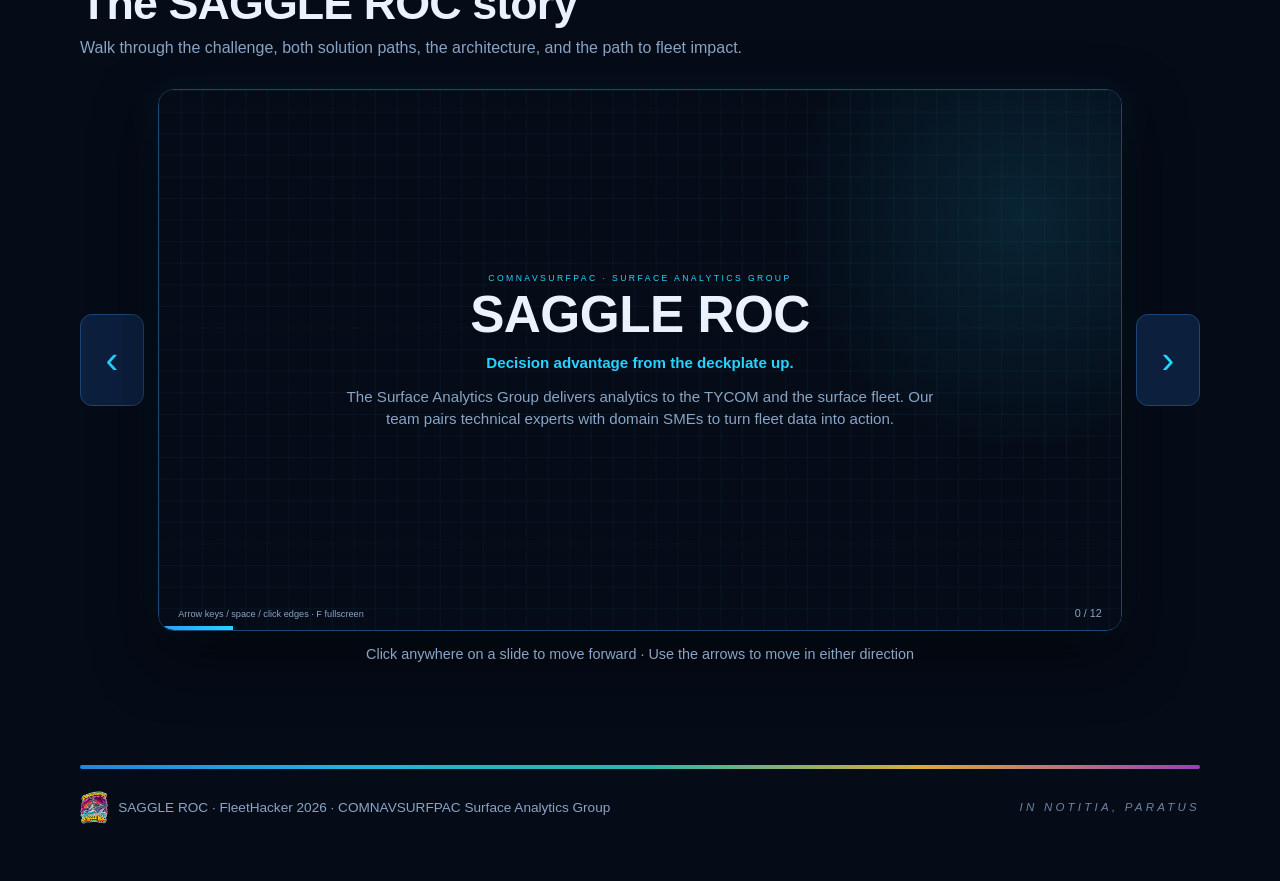
==== commit a044a4ad: "Redesign landing page with SAGGLE ROC logo and v6 theme Adds challenge, solution paths, impact and j" ====
--- a/index.html
+++ b/index.html
@@ -3,54 +3,282 @@
 <head>
   <meta charset="utf-8">
   <meta name="viewport" content="width=device-width, initial-scale=1">
-  <meta name="description" content="SAGGLE ROC standardizes, automates, and visualizes the ship's 0800 report.">
+  <meta name="description" content="SAGGLE ROC automates the Eight O'Clock report and keeps ships informed in bandwidth-limited environments.">
   <title>SAGGLE ROC | FleetHacker 2026</title>
+  <link rel="icon" type="image/png" href="./assets/logo.png">
   <style>
-    :root{color-scheme:dark;--ink:#f4f8fc;--muted:#a8bed0;--navy:#061526;--panel:#0d2945;--line:#315a7d;--blue:#65bdff;--gold:#ffd166;--green:#73e2a7}
-    *{box-sizing:border-box}html{scroll-behavior:smooth}body{margin:0;background:radial-gradient(circle at 80% 5%,#15507d 0,transparent 28%),linear-gradient(145deg,#030d18,#071d34 70%,#0b2e50);color:var(--ink);font:16px/1.55 system-ui,-apple-system,Segoe UI,sans-serif}
-    a{color:inherit}.wrap{width:min(1120px,calc(100% - 32px));margin:auto}
-    nav{display:flex;align-items:center;justify-content:space-between;padding:22px 0}.brand{font-weight:900;letter-spacing:.08em}.navlinks{display:flex;gap:20px;color:var(--muted);font-size:.9rem}.navlinks a{text-decoration:none}.hero{padding:90px 0 76px;max-width:900px}.eyebrow{color:var(--blue);font-weight:850;letter-spacing:.12em;font-size:.75rem}.hero h1{font-size:clamp(3rem,7vw,6rem);line-height:.98;letter-spacing:-.045em;margin:18px 0}.hero p{max-width:720px;color:var(--muted);font-size:1.15rem}.actions{display:flex;flex-wrap:wrap;gap:12px;margin-top:28px}.button{display:inline-block;text-decoration:none;padding:12px 18px;border-radius:8px;background:var(--blue);color:#052039;font-weight:850}.button.secondary{background:transparent;color:var(--ink);border:1px solid var(--line)}
-    .showcase{padding:0 0 55px}.video-shell{position:relative;padding:8px;border:1px solid var(--line);border-radius:18px;background:linear-gradient(145deg,#17446a,#081827);box-shadow:0 28px 80px #0009}.showcase-video{display:block;width:100%;aspect-ratio:16/9;object-fit:cover;border-radius:11px;background:#02070c}.video-label{position:absolute;left:25px;top:25px;padding:6px 10px;border:1px solid #ffffff35;border-radius:999px;background:#03101ccc;color:#d8efff;font-size:.7rem;font-weight:850;letter-spacing:.1em;pointer-events:none}
-    .presentation-shell{display:grid;grid-template-columns:64px minmax(0,1fr) 64px;gap:14px;align-items:center}.presentation-frame{width:100%;aspect-ratio:16/9;border:1px solid var(--line);border-radius:16px;background:#050b17;box-shadow:0 24px 60px #0008}.slide-arrow{height:92px;border:1px solid var(--line);border-radius:12px;background:#102e4d;color:var(--blue);font-size:2.4rem;cursor:pointer}.slide-arrow:hover{border-color:var(--blue);background:#163c61}.presentation-help{text-align:center;color:var(--muted);font-size:.9rem;margin-top:12px}
-    section{padding:55px 0}.section-head{max-width:700px;margin-bottom:28px}.section-head h2{font-size:clamp(2rem,4vw,3rem);margin:8px 0}.section-head p{color:var(--muted)}.grid{display:grid;grid-template-columns:repeat(3,1fr);gap:16px}.card{background:linear-gradient(145deg,#102e4d,#091d32);border:1px solid var(--line);border-radius:14px;padding:22px}.number{color:var(--blue);font-weight:900;font-size:.8rem}.card h3{margin:10px 0}.card p{color:var(--muted);margin-bottom:0}.flow{display:grid;grid-template-columns:repeat(4,1fr);gap:12px}.flow .card{position:relative}.flow .card:not(:last-child)::after{content:"→";position:absolute;right:-13px;top:50%;z-index:2;color:var(--gold);font-size:1.4rem}.callout{display:flex;justify-content:space-between;gap:30px;align-items:center;background:linear-gradient(110deg,#12446f,#112740);border:1px solid #46769c;border-radius:16px;padding:30px}.callout h2{margin:0 0 8px}.callout p{margin:0;color:var(--muted)}footer{padding:40px 0 60px;color:var(--muted);font-size:.85rem}
-    @media(max-width:850px){.hero{padding-top:55px}.grid{grid-template-columns:1fr}.flow{grid-template-columns:1fr 1fr}.flow .card::after{display:none}.presentation-shell{grid-template-columns:46px minmax(0,1fr) 46px}.slide-arrow{height:70px}}@media(max-width:560px){.navlinks{display:none}.flow{grid-template-columns:1fr}.callout{display:block}.callout .button{margin-top:20px}.presentation-shell{grid-template-columns:1fr 1fr}.presentation-frame{grid-column:1/-1;grid-row:1}.slide-arrow{height:48px}}
+    :root{color-scheme:dark;--bg:#050b17;--panel:#0c1f3d;--panel2:#091a33;--line:#1b4673;--cyan:#27d3ff;--blue:#2b9bff;--ink:#eaf2fb;--muted:#8aa4c4;--crystal:#b44bd6;--amber:#ffc83d;--teal:#2fd6c9;--green:#5ad1a0}
+    *{box-sizing:border-box}
+    html{scroll-behavior:smooth}
+    body{margin:0;background:var(--bg);color:var(--ink);font:16px/1.55 -apple-system,"Segoe UI",Helvetica,Arial,system-ui,sans-serif;position:relative;overflow-x:hidden}
+    /* Subtle grid, matching the presentation */
+    body::before{content:"";position:fixed;inset:0;background-image:linear-gradient(rgba(39,211,255,.05) 1px,transparent 1px),linear-gradient(90deg,rgba(39,211,255,.05) 1px,transparent 1px);background-size:44px 44px;pointer-events:none;z-index:0}
+    /* Cyan glow top-right, crystal glow bottom-left */
+    body::after{content:"";position:fixed;inset:0;pointer-events:none;z-index:0;background:radial-gradient(circle 520px at 90% -5%,rgba(39,211,255,.14),transparent 70%),radial-gradient(ellipse 620px 420px at 0% 100%,rgba(180,75,214,.16),transparent 70%)}
+    header,main,footer{position:relative;z-index:1}
+    a{color:inherit}
+    .wrap{width:min(1120px,calc(100% - 32px));margin:auto}
+
+    /* Nav */
+    nav{display:flex;align-items:center;justify-content:space-between;padding:18px 0}
+    .brand{display:flex;align-items:center;gap:12px;font-weight:800;letter-spacing:.12em;font-size:.85rem;text-transform:uppercase;text-decoration:none}
+    .brand img{height:44px;width:auto}
+    .brand span em{font-style:normal;color:var(--cyan)}
+    .navlinks{display:flex;gap:22px;color:var(--muted);font-size:.9rem}
+    .navlinks a{text-decoration:none;transition:color .2s}
+    .navlinks a:hover{color:var(--cyan)}
+
+    /* Hero */
+    .hero{display:grid;grid-template-columns:1.2fr .8fr;gap:48px;align-items:center;padding:56px 0 76px}
+    .eyebrow,.kicker{color:var(--cyan);font-weight:800;letter-spacing:.26em;font-size:.72rem;text-transform:uppercase}
+    .eyebrow::before,.kicker::before{content:"\25C6";color:var(--crystal);margin-right:10px;font-size:.6rem;vertical-align:.1em}
+    .hero h1{font-size:clamp(2.8rem,6vw,5.2rem);line-height:1.02;letter-spacing:-.04em;margin:18px 0}
+    .hero h1 em{font-style:normal;color:var(--cyan)}
+    .hero p{max-width:620px;color:var(--muted);font-size:1.15rem}
+    .actions{display:flex;flex-wrap:wrap;gap:12px;margin-top:28px}
+    .button{display:inline-block;text-decoration:none;padding:12px 20px;border-radius:8px;background:linear-gradient(90deg,var(--blue),var(--cyan));color:#04152a;font-weight:800;transition:transform .15s,box-shadow .15s}
+    .button:hover{transform:translateY(-1px);box-shadow:0 8px 26px rgba(39,211,255,.3)}
+    .button.secondary{background:transparent;color:var(--ink);border:1px solid var(--line)}
+    .button.secondary:hover{border-color:var(--cyan);box-shadow:none}
+    .hero-logo{display:flex;justify-content:center}
+    .hero-logo img{width:min(100%,380px);height:auto;filter:drop-shadow(0 0 40px rgba(39,211,255,.25))}
+
+    /* Accent bar (logo-inspired gradient) */
+    .rule{height:4px;border-radius:4px;background:linear-gradient(90deg,var(--blue),var(--cyan),var(--teal),var(--amber),var(--crystal));opacity:.85}
+
+    /* Presentation */
+    .presentation-shell{display:grid;grid-template-columns:64px minmax(0,1fr) 64px;gap:14px;align-items:center}
+    .presentation-frame{width:100%;aspect-ratio:16/9;border:1px solid var(--line);border-radius:16px;background:var(--bg);box-shadow:0 24px 60px #0009,0 0 40px rgba(39,211,255,.08)}
+    .slide-arrow{height:92px;border:1px solid var(--line);border-radius:12px;background:var(--panel);color:var(--cyan);font-size:2.4rem;cursor:pointer;transition:all .2s}
+    .slide-arrow:hover{border-color:var(--cyan);background:#12305a}
+    .presentation-help{text-align:center;color:var(--muted);font-size:.9rem;margin-top:12px}
+
+    /* Sections */
+    section{padding:55px 0}
+    .section-head{max-width:720px;margin-bottom:28px}
+    .section-head h2{font-size:clamp(1.9rem,3.8vw,2.8rem);line-height:1.12;margin:10px 0 8px;letter-spacing:-.02em}
+    .section-head p{color:var(--muted);margin:0}
+    .grid{display:grid;grid-template-columns:repeat(3,1fr);gap:16px}
+    .card{background:var(--panel);border:1px solid var(--line);border-radius:14px;padding:22px;transition:border-color .2s,transform .2s}
+    .card:hover{border-color:var(--cyan);transform:translateY(-2px)}
+    .number{color:var(--cyan);font-weight:800;font-size:.75rem;letter-spacing:.14em}
+    .card h3{margin:10px 0 6px;font-size:1.2rem}
+    .card p{color:var(--muted);margin:0}
+    .flow{display:grid;grid-template-columns:repeat(4,1fr);gap:14px}
+    .flow .card{position:relative;border-top:3px solid var(--cyan)}
+    .flow .card:nth-child(2){border-top-color:var(--teal)}
+    .flow .card:nth-child(3){border-top-color:var(--amber)}
+    .flow .card:nth-child(4){border-top-color:var(--crystal)}
+    .flow .card:not(:last-child)::after{content:"\2192";position:absolute;right:-14px;top:50%;transform:translateY(-50%);z-index:2;color:var(--cyan);font-size:1.4rem}
+
+    /* FleetPulse video (carried over from the dev branch) */
+    .showcase{padding:0}
+    .video-shell{position:relative;padding:8px;border:1px solid var(--line);border-radius:18px;background:linear-gradient(145deg,#17446a,#081827);box-shadow:0 28px 80px #0009}
+    .showcase-video{display:block;width:100%;aspect-ratio:16/9;object-fit:cover;border-radius:11px;background:#02070c}
+    .video-label{position:absolute;left:25px;top:25px;padding:6px 10px;border:1px solid #ffffff35;border-radius:999px;background:#03101ccc;color:#d8efff;font-size:.7rem;font-weight:850;letter-spacing:.1em;pointer-events:none}
+    .grid.two{grid-template-columns:repeat(2,1fr)}
+    .demo-placeholder{aspect-ratio:16/9;display:flex;flex-direction:column;align-items:center;justify-content:center;gap:14px;text-align:center;padding:24px;border:2px dashed var(--line);border-radius:16px;background:rgba(12,31,61,.5);color:var(--muted)}
+    .demo-placeholder p{margin:0;max-width:460px}
+    .demo-badge{color:var(--cyan);font-weight:800;letter-spacing:.2em;text-transform:uppercase;font-size:.78rem;border:1px solid var(--line);border-radius:999px;padding:6px 14px}
+    .stat{text-align:center;padding:28px 22px}
+    .stat-num{font-size:clamp(2.2rem,4.4vw,3.4rem);font-weight:800;color:var(--cyan);letter-spacing:-.03em;line-height:1.05;margin-bottom:6px}
+    .fine{color:var(--muted);font-size:.85rem;margin:14px 0 0;text-align:center}
+    .ba.before{border-left:5px solid #ff6b6b}
+    .ba.after{border-left:5px solid var(--green)}
+    .ba.before .number{color:#ff6b6b}
+    .ba.after .number{color:var(--green)}
+    .crit-head{display:flex;justify-content:space-between;align-items:flex-start;gap:12px}
+    .crit-title{font-size:1.15rem;font-weight:700;line-height:1.25}
+    .crit-weight{color:var(--cyan);font-size:1.8rem;font-weight:800;line-height:1}
+    .crit-q{color:var(--muted);font-size:.85rem;font-style:italic;margin:10px 0 12px}
+    .crit ul{list-style:none;margin:0;padding:0;color:var(--ink);font-size:.93rem}
+    .crit li{position:relative;padding-left:18px;margin-bottom:8px}
+    .crit li::before{content:"\25B8";color:var(--cyan);position:absolute;left:0}
+    .crit li b{color:var(--cyan)}
+    .flow.nochain .card::after{display:none}
+    .flow.nochain .card{border-top-color:var(--crystal)}
+    /* Callout */
+    .callout{display:flex;justify-content:space-between;gap:30px;align-items:center;background:linear-gradient(110deg,rgba(180,75,214,.22),rgba(12,31,61,.95) 55%);border:1px solid var(--line);border-left:5px solid var(--crystal);border-radius:16px;padding:30px}
+    .callout h2{margin:0 0 8px}
+    .callout p{margin:0;color:var(--muted)}
+
+    footer{padding:30px 0 56px;color:var(--muted);font-size:.85rem}
+    .foot{display:flex;justify-content:space-between;align-items:center;gap:20px;flex-wrap:wrap;margin-top:22px}
+    .foot img{height:34px;vertical-align:middle;margin-right:10px}
+    .motto{font-style:italic;letter-spacing:.28em;text-transform:uppercase;font-size:.72rem;opacity:.8}
+
+    @media(max-width:850px){.hero{grid-template-columns:1fr;padding-top:36px}.hero-logo{order:-1}.hero-logo img{width:240px}.grid,.grid.two{grid-template-columns:1fr}.flow{grid-template-columns:1fr 1fr}.flow .card::after{display:none}.presentation-shell{grid-template-columns:46px minmax(0,1fr) 46px}.slide-arrow{height:70px}}
+    @media(max-width:560px){.navlinks{display:none}.flow{grid-template-columns:1fr}.callout{display:block}.callout .button{margin-top:20px}.presentation-shell{grid-template-columns:1fr 1fr}.presentation-frame{grid-column:1/-1;grid-row:1}.slide-arrow{height:48px}.brand span{font-size:.7rem}}
   </style>
 </head>
 <body>
   <header class="wrap">
-    <nav><div class="brand">SAGGLE ROC · FLEETHACKER 2026</div><div class="navlinks"><a href="#showcase">Watch</a><a href="#presentation">Presentation</a><a href="#how">How it works</a><a href="#why">Why it matters</a><a href="./app/">Launch app</a></div></nav>
+    <nav>
+      <a class="brand" href="./"><img src="./assets/logo.png" alt="SAGGLE ROC logo"><span>SAGGLE ROC · <em>FleetHacker 2026</em></span></a>
+      <div class="navlinks"><a href="#challenge">Challenge</a><a href="#how">Solution</a><a href="#demo">Demo</a><a href="#impact">Impact</a><a href="#criteria">Criteria</a><a href="#next">Next steps</a><a href="#presentation">Presentation</a><a href="./app/">Launch app</a></div>
+    </nav>
     <div class="hero">
       <div>
-        <div class="eyebrow">STANDARDIZE · AUTOMATE · VISUALIZE</div>
-        <h1>From Fleet Data to Decision at 0800.</h1>
-        <p>A faster, clearer 0800 report—built from trusted data and available where the fleet needs it, including low-bandwidth environments.</p>
-        <div class="actions"><a class="button" href="./app/">Try the demo</a><a class="button secondary" href="#showcase">Watch FleetPulse</a><a class="button secondary" href="#presentation">View presentation</a></div>
-      </div>
+        <div class="eyebrow">Standardize · Automate · Visualize</div>
+        <h1>The Eight O'Clock report, <em>automated</em>.</h1>
+        <p>SAGGLE ROC streamlines the daily end-of-day brief to the Commanding Officer and delivers up-to-date information in bandwidth-limited environments. It is built on authoritative data and can be used today on an actual ship.</p>
+        <div class="actions"><a class="button" href="./app/">Try the demo</a><a class="button secondary" href="#showcase">Watch FleetPulse</a><a class="button secondary" href="#challenge">The challenge</a></div>
+      </div>
+      <div class="hero-logo"><img src="./assets/logo.png" alt="COMNAVSURFPAC SAGGLE ROC team logo: In notitia, paratus"></div>
     </div>
+    <div class="rule"></div>
   </header>
+
   <main>
-    <section class="showcase" id="showcase"><div class="wrap">
-      <div class="section-head"><div class="eyebrow">FLEETPULSE IN ACTION</div><h2>Readiness at a glance.</h2><p>See how FleetPulse turns operational data into a clear, decision-ready picture.</p></div>
-      <div class="video-shell"><span class="video-label">FLEETPULSE · PRODUCT TOUR</span><video class="showcase-video" src="./FleetPulse.mp4" autoplay muted loop playsinline controls preload="metadata">Your browser does not support embedded video.</video></div>
-    </div></section>
-    <section id="presentation"><div class="wrap"><div class="section-head"><h2>The SAGGLE ROC story</h2><p>See the problem, solution, architecture, and path to fleet impact.</p></div>
+    <section id="challenge"><div class="wrap">
+      <div class="section-head"><div class="kicker">The challenge</div><h2>An essential report that still runs on manual effort</h2><p>The Eight O'Clock report is a formal end-of-day brief from department heads to the Commanding Officer. It covers personnel, material and training (PMT) status by department, and it is typically completed by department heads or their subordinates.</p></div>
+      <div class="flow nochain">
+        <article class="card"><span class="number">EFFORT</span><h3>Significant manual work</h3><p>Compiling the report takes time every day, pulling Sailors away from warfighting tasks.</p></article>
+        <article class="card"><span class="number">ACCURACY</span><h3>Error-prone</h3><p>Manual collection and re-entry introduce mistakes into a report leaders rely on.</p></article>
+        <article class="card"><span class="number">TRENDS</span><h3>Limited visibility</h3><p>Ships may not be aware of trends or what's being reported in systems of record.</p></article>
+        <article class="card"><span class="number">ALIGNMENT</span><h3>Cross-department blind spots</h3><p>Departments report separately, so gaps and dependencies are easy to miss.</p></article>
+      </div>
+      <p class="presentation-help" style="margin-top:20px">Much of this data already lives in authoritative systems of record. It can be aggregated and shared out to automate most of the process.</p>
+    </div></section>
+
+    <section id="how"><div class="wrap">
+      <div class="section-head"><div class="kicker">The solution</div><h2>Two tools, one mission</h2><p>SAGGLE ROC tackles two major problems: streamlining Eight O'Clock report generation, and accessing up-to-date information in bandwidth-limited environments.</p></div>
+      <div class="grid two">
+        <article class="card"><span class="number">PATH 1 · CONNECTED</span><h3>Palantir Foundry</h3><p>Integrates and visualizes PMT data from authoritative systems of record, built with the Eight O'Clock report in mind.</p></article>
+        <article class="card"><span class="number">PATH 2 · BANDWIDTH-LIMITED</span><h3>What if you can't access Foundry?</h3><p>HTML files are sent to the ship and sit on a local computer. Small data packets then deliver current information from authoritative systems of record.</p></article>
+      </div>
+      <div class="showcase" id="showcase" style="margin-top:34px">
+        <div class="video-shell"><span class="video-label">FLEETPULSE · PRODUCT TOUR</span><video class="showcase-video" src="./FleetPulse.mp4" autoplay muted loop playsinline controls preload="metadata">Your browser does not support embedded video.</video></div>
+      </div>
+      <div class="section-head" style="margin-top:44px"><h2>The low-bandwidth workflow</h2><p>Small files travel over channels ships already use: email, Teams messages, naval message traffic and more.</p></div>
+      <div class="flow">
+        <article class="card"><span class="number">01</span><h3>Aggregate</h3><p>Pull PMT data from authoritative systems of record.</p></article>
+        <article class="card"><span class="number">02</span><h3>Package</h3><p>Compress the report data into a small data packet.</p></article>
+        <article class="card"><span class="number">03</span><h3>Transfer</h3><p>Send it by email, Teams or naval message traffic.</p></article>
+        <article class="card"><span class="number">04</span><h3>Visualize</h3><p>Review the complete report locally, with no cloud connection required.</p></article>
+      </div>
+    </div></section>
+
+    <section id="demo"><div class="wrap">
+      <div class="section-head"><div class="kicker">Demo</div><h2>See SAGGLE ROC in action</h2><p>Watch a data packet move from the systems of record to the ship's report view.</p></div>
+      <div class="demo-placeholder">
+        <div class="demo-badge">Demo video 1 placeholder</div>
+        <p>Embed the demo here: a video, an interactive walkthrough, or a link to the live app.</p>
+      </div>
+    </div></section>
+
+    <section id="impact"><div class="wrap">
+      <div class="section-head"><div class="kicker">Impact</div><h2>Less reporting. More readiness.</h2><p>Automating data aggregation returns hours to the deckplate and gives the commanding officer a more accurate, near-real-time readiness picture.</p></div>
+      <div class="grid">
+        <article class="card stat"><div class="stat-num">2.5 hrs</div><p>saved per day of manual administrative burden</p></article>
+        <article class="card stat"><div class="stat-num">17+ hrs</div><p>reclaimed per week for combat readiness, tactical training and maintenance</p></article>
+        <article class="card stat"><div class="stat-num">912+ hrs</div><p>of deckplate time reclaimed per ship, every year</p></article>
+      </div>
+      <p class="fine">Estimate based on 0.5 hours per department × 5 departments on a DDG = 2.5 hours per day.</p>
+      <div class="grid two" style="margin-top:22px">
+        <article class="card ba before"><span class="number">BEFORE</span><h3>Compile</h3><p>An all-hands evolution. Each department manually gathers PMT data from onboard databases and re-enters it into spreadsheets and documents.</p></article>
+        <article class="card ba after"><span class="number">AFTER</span><h3>Review and brief</h3><p>Data arrives in a small packet from authoritative systems of record, statuses populate automatically, and departments brief instead of compile.</p></article>
+      </div>
+      <div class="grid" style="margin-top:22px">
+        <article class="card"><span class="number">ONE PICTURE</span><h3>Consistent reporting</h3><p>A shared structure improves clarity and trend visibility across departments.</p></article>
+        <article class="card"><span class="number">LESS MANUAL WORK</span><h3>Faster preparation</h3><p>Automation reduces repetitive collection and re-entry, and the errors that come with it.</p></article>
+        <article class="card"><span class="number">DDIL-READY</span><h3>Current at the edge</h3><p>Small data packets keep the report up to date in bandwidth-limited environments.</p></article>
+      </div>
+    </div></section>
+
+    <section id="criteria"><div class="wrap">
+      <div class="section-head"><div class="kicker">Judging criteria</div><h2>How SAGGLE ROC delivers</h2><p>Each criterion, and the specific ways this project answers it.</p></div>
+      <div class="grid">
+        <article class="card crit"><div class="crit-head"><span class="crit-title">Warfighting &amp; Deckplate Impact</span></div>
+          <div class="crit-q">How significantly does this offload watchstander cognitive burden or reclaim deckplate hours?</div>
+          <ul>
+            <li>Automating data aggregation reclaims <b>17+ hours per week</b>, or 912+ per ship each year</li>
+            <li>Time goes back to combat readiness, tactical training and maintenance</li>
+            <li>One consistent view reduces errors and shows trends and cross-department gaps</li>
+            <li>The CO gets a near-real-time readiness picture</li>
+          </ul></article>
+        <article class="card crit"><div class="crit-head"><span class="crit-title">Speed to Fleet</span></div>
+          <div class="crit-q">How quickly can this be fielded to operate at the edge under disconnected afloat (DDIL) conditions?</div>
+          <ul>
+            <li><b>Built entirely using authorized tools</b></li>
+            <li>Small data packets travel by <b>email, Teams or naval message traffic</b>, with no new infrastructure</li>
+            <li>An HTML tool on a local computer needs no cloud connection</li>
+            <li>A second path means ships without Foundry access are still covered</li>
+            <li><b>Can be used today</b> on an actual ship</li>
+          </ul></article>
+        <article class="card crit"><div class="crit-head"><span class="crit-title">Fleet Scalability</span></div>
+          <div class="crit-q">How widely can this solution scale across multiple ship classes, ratings, or operational domains?</div>
+          <ul>
+            <li>Can be used seamlessly across other classes of ships</li>
+            <li>Spans <b>5 departments</b> and <b>7 data sources</b> in the MVP</li>
+            <li>A standardized report structure carries over to new ships and departments</li>
+            <li>Built to add more data sources and functionality</li>
+          </ul></article>
+        <article class="card crit"><div class="crit-head"><span class="crit-title">Barrier Removal</span></div>
+          <div class="crit-q">How effectively does this eliminate systemic bottlenecks, manual data entry, and legacy friction?</div>
+          <ul>
+            <li>Removes manual double-entry from CSMP and RSUPPLY, and paper signatures</li>
+            <li>Auto-populates statuses such as fuel, CASREPs and food days remaining</li>
+            <li>Ends radio chatter to confirm whether GTGs are fully mission capable</li>
+            <li>Works where bandwidth or platform access is the barrier</li>
+          </ul></article>
+        <article class="card crit"><div class="crit-head"><span class="crit-title">Judges' Discretion</span></div>
+          <div class="crit-q">How compelling are the technical execution, Sailor user experience (UX), and overall innovation?</div>
+          <ul>
+            <li>Dual-path design: Palantir Foundry for connected users, an HTML tool for bandwidth-limited ships</li>
+            <li>Delivers current data over channels ships already use</li>
+            <li>Realistic synthetic data modeled on real data sets and tailored by department</li>
+            <li>Built by technical experts paired with domain SMEs</li>
+          </ul></article>
+      </div>
+    </div></section>
+
+    <section id="next"><div class="wrap">
+      <div class="section-head"><div class="kicker">What's next</div><h2>From proof of concept to fleet capability</h2><p>The tool can be used today on an actual ship. We're building on that foundation.</p></div>
+      <div class="grid">
+        <article class="card"><span class="number">EXPAND</span><h3>More data sources</h3><p>Add more authoritative sources and functionality to the tools.</p></article>
+        <article class="card"><span class="number">CONNECT</span><h3>Two-way data flow</h3><p>Create a bidirectional flow of data between ship and shore.</p></article>
+        <article class="card"><span class="number">SCALE</span><h3>Across the fleet</h3><p>Extend to more departments and other classes of ships.</p></article>
+      </div>
+    </div></section>
+
+    <section><div class="wrap"><div class="callout">
+      <div><h2>See the workflow in action</h2><p>The demonstration uses synthetic sample data and is not an approved operational system.</p></div>
+      <a class="button" href="./app/">Start the demo</a>
+    </div></div></section>
+
+    <section id="presentation"><div class="wrap">
+      <div class="section-head"><div class="kicker">The story</div><h2>The SAGGLE ROC story</h2><p>Walk through the challenge, both solution paths, the architecture, and the path to fleet impact.</p></div>
       <div class="presentation-shell">
-        <button class="slide-arrow" id="presentationPrevious" aria-label="Previous presentation slide">‹</button>
+        <button class="slide-arrow" id="presentationPrevious" aria-label="Previous presentation slide">&#8249;</button>
         <iframe class="presentation-frame" id="presentationFrame" src="./presentation/" title="SAGGLE ROC presentation"></iframe>
-        <button class="slide-arrow" id="presentationNext" aria-label="Next presentation slide">›</button>
+        <button class="slide-arrow" id="presentationNext" aria-label="Next presentation slide">&#8250;</button>
       </div>
       <p class="presentation-help">Click anywhere on a slide to move forward · Use the arrows to move in either direction</p>
     </div></section>
-    <section id="how"><div class="wrap"><div class="section-head"><h2>One resilient workflow</h2><p>Move a decision-ready report from trusted sources to the tactical edge.</p></div>
-      <div class="flow"><article class="card"><span class="number">01</span><h3>Standardize</h3><p>Bring the ship's 0800 data into one consistent structure.</p></article><article class="card"><span class="number">02</span><h3>Automate</h3><p>Package validated report data into a lightweight payload.</p></article><article class="card"><span class="number">03</span><h3>Move</h3><p>Transfer it through constrained communications.</p></article><article class="card"><span class="number">04</span><h3>Visualize</h3><p>Review the complete report locally and offline.</p></article></div>
-    </div></section>
-    <section id="why"><div class="wrap"><div class="section-head"><h2>Less reporting. More readiness.</h2><p>Give leaders a clearer picture while returning time to the deckplate.</p></div>
-      <div class="grid"><article class="card"><span class="number">ONE PICTURE</span><h3>Consistent reporting</h3><p>A shared structure improves clarity across departments.</p></article><article class="card"><span class="number">LESS MANUAL WORK</span><h3>Faster preparation</h3><p>Automation reduces repetitive collection and re-entry.</p></article><article class="card"><span class="number">DDIL-READY</span><h3>Available at the edge</h3><p>Lightweight payloads keep the report useful in constrained environments.</p></article></div>
-    </div></section>
-    <section><div class="wrap"><div class="callout"><div><h2>See the workflow in action</h2><p>The demonstration uses synthetic sample data and is not an approved operational system.</p></div><a class="button" href="./app/">Start the demo</a></div></div></section>
   </main>
-  <footer class="wrap">SAGGLE ROC · FleetHacker 2026</footer>
+
+  <footer class="wrap">
+    <div class="rule"></div>
+    <div class="foot">
+      <div><img src="./assets/logo.png" alt="">SAGGLE ROC · FleetHacker 2026 · COMNAVSURFPAC Surface Analytics Group</div>
+      <div class="motto">In notitia, paratus</div>
+    </div>
+  </footer>
+
   <script>
+    // Space bar scrolls the page smoothly (Shift + Space scrolls up)
+    document.addEventListener("keydown", (e) => {
+      if (e.code !== "Space" || e.ctrlKey || e.metaKey || e.altKey) return;
+      const el = document.activeElement;
+      if (el && el !== document.body && /^(BUTTON|A|INPUT|TEXTAREA|SELECT|IFRAME|VIDEO)$/.test(el.tagName)) return;
+      if (el && el.isContentEditable) return;
+      e.preventDefault();
+      const reduce = window.matchMedia("(prefers-reduced-motion: reduce)").matches;
+      const step = window.innerHeight * 0.85 * (e.shiftKey ? -1 : 1);
+      window.scrollBy({ top: step, behavior: reduce ? "auto" : "smooth" });
+    });
+
     const presentation = document.getElementById("presentationFrame");
     document.getElementById("presentationPrevious").addEventListener("click", () => presentation.contentWindow.postMessage("presentation:previous", "*"));
     document.getElementById("presentationNext").addEventListener("click", () => presentation.contentWindow.postMessage("presentation:next", "*"));
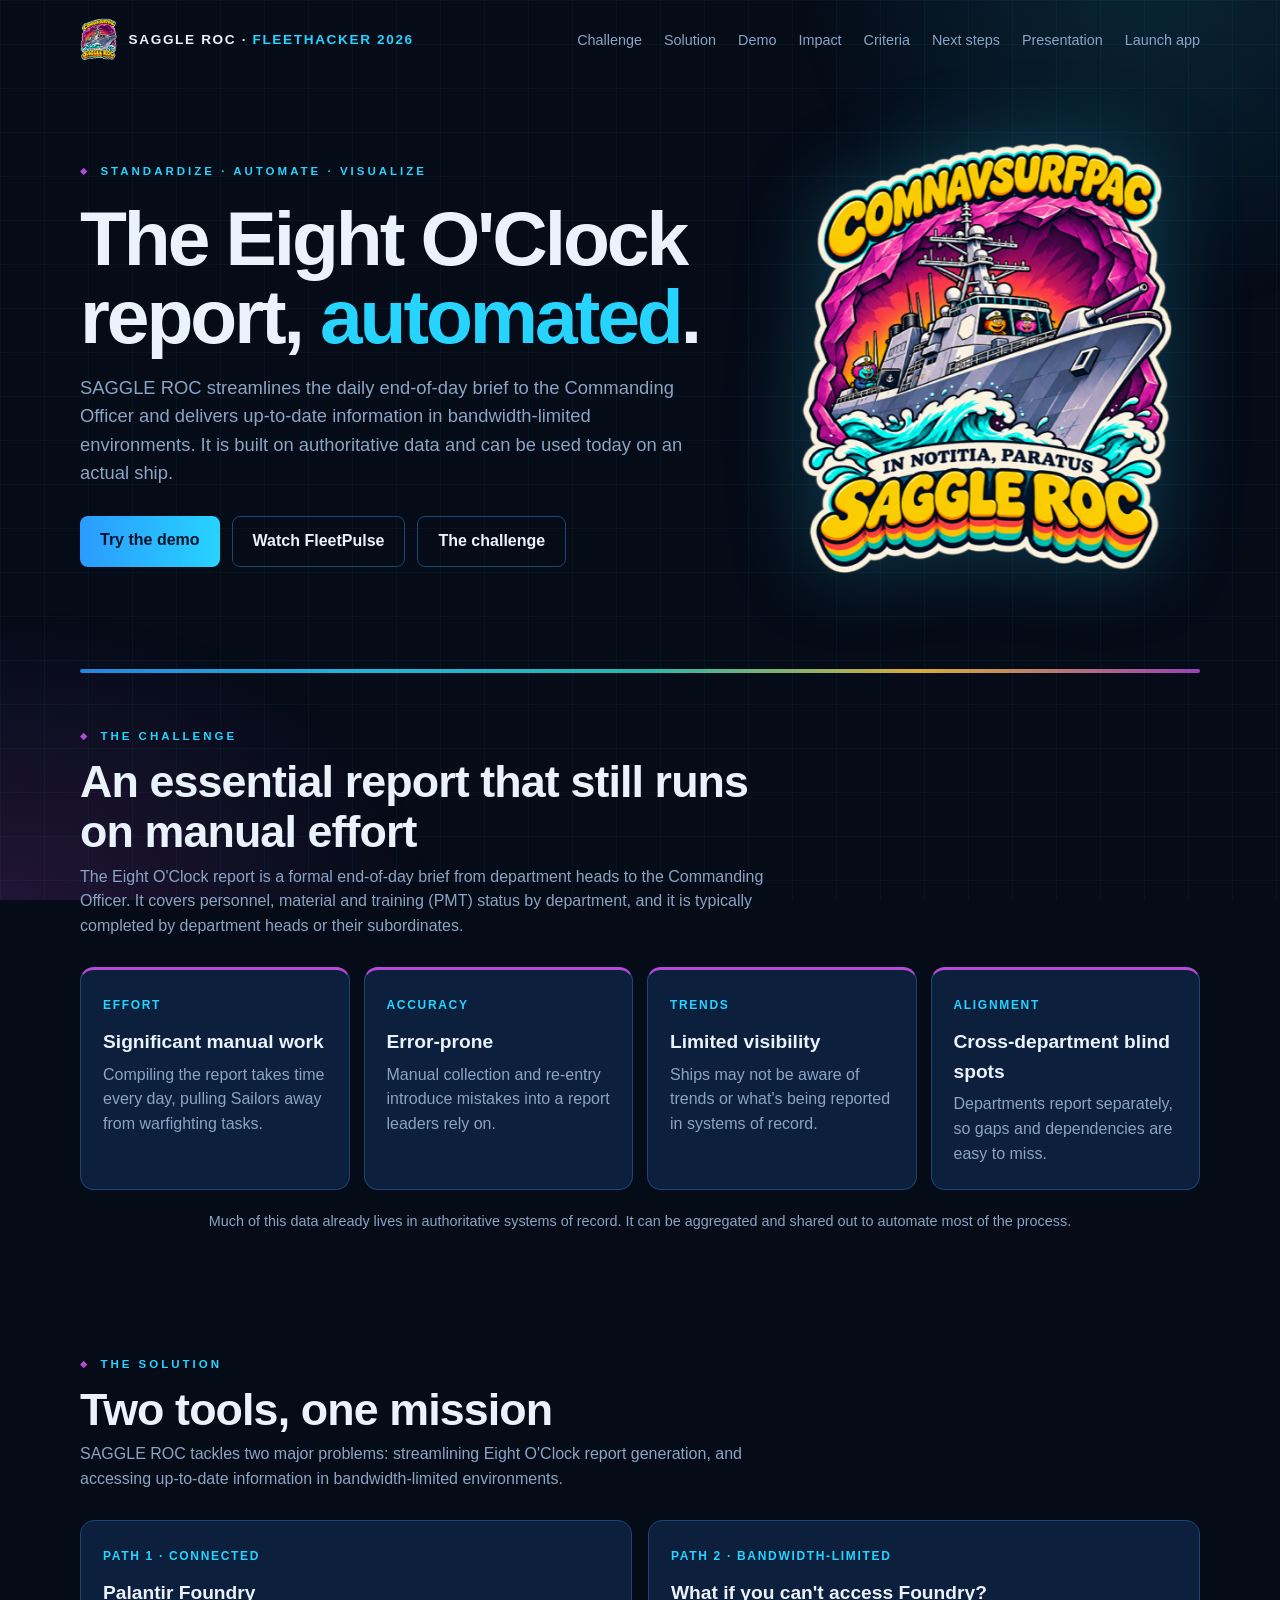
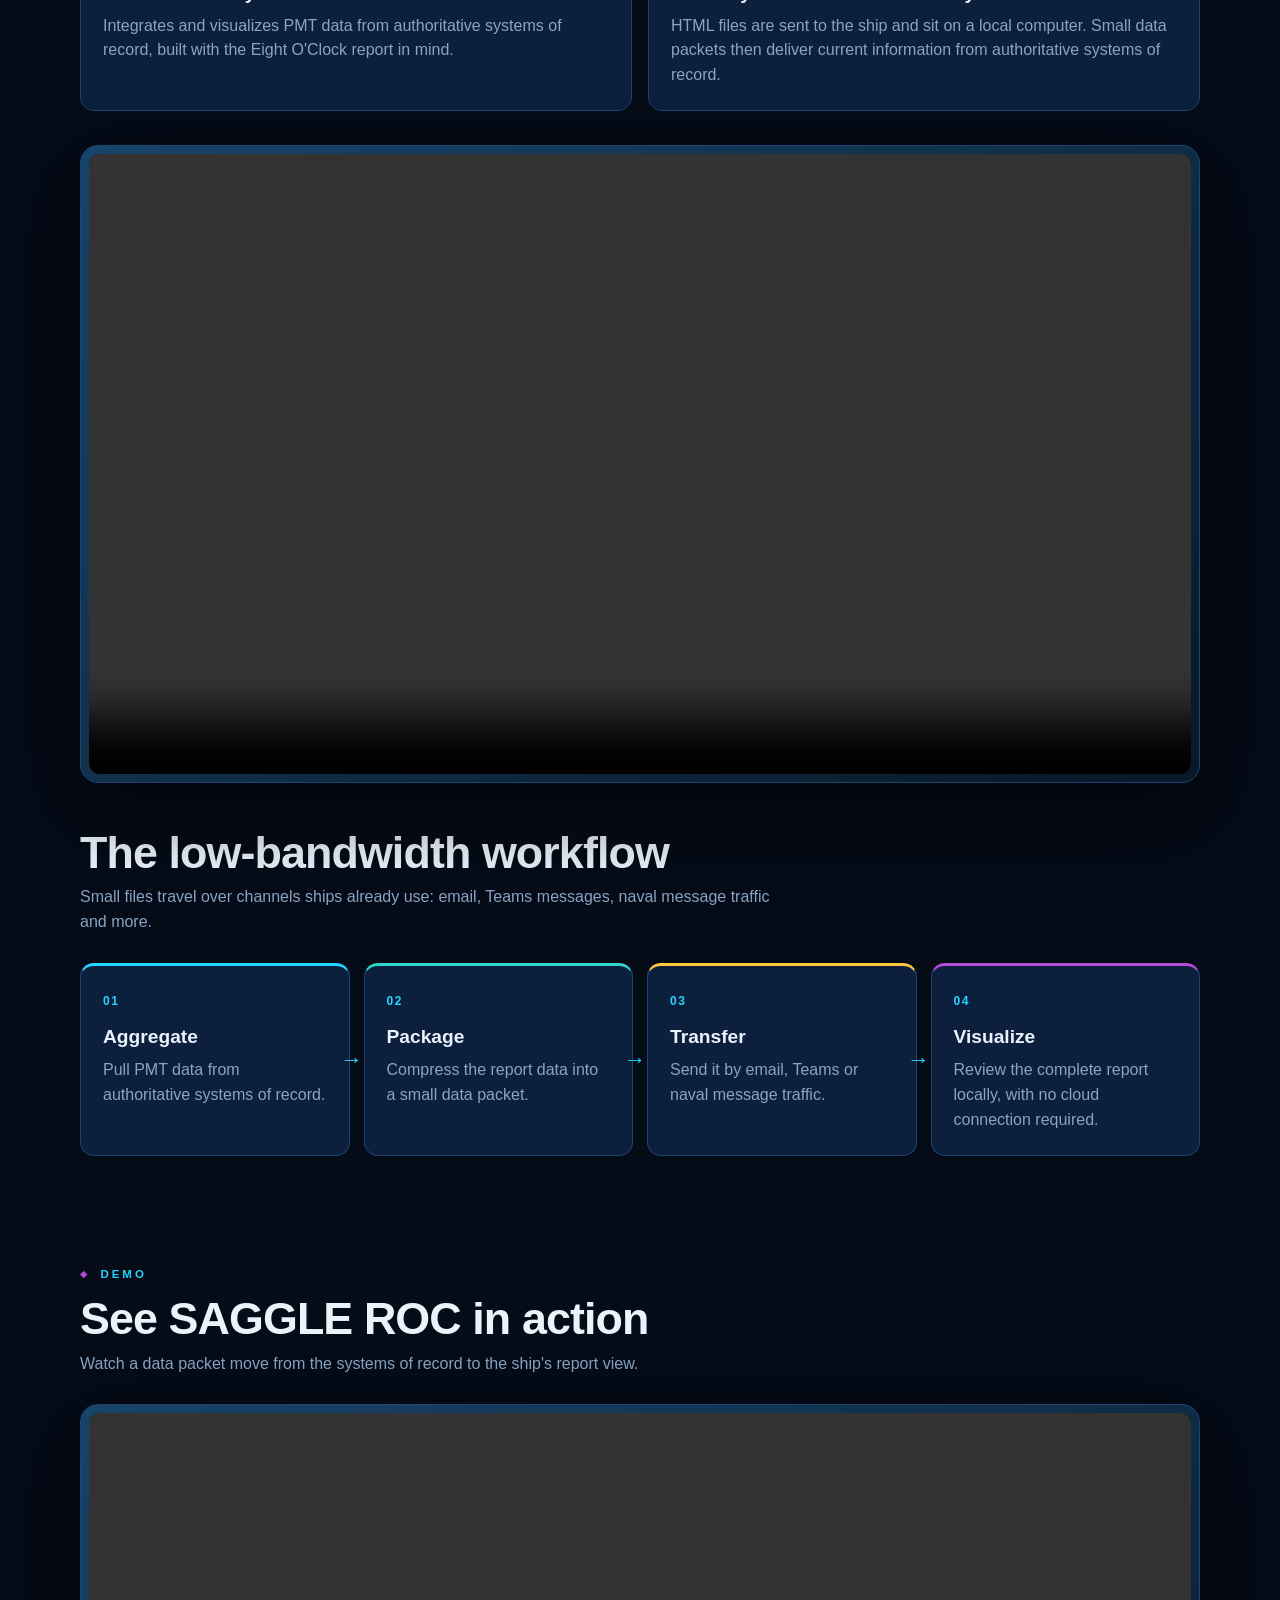
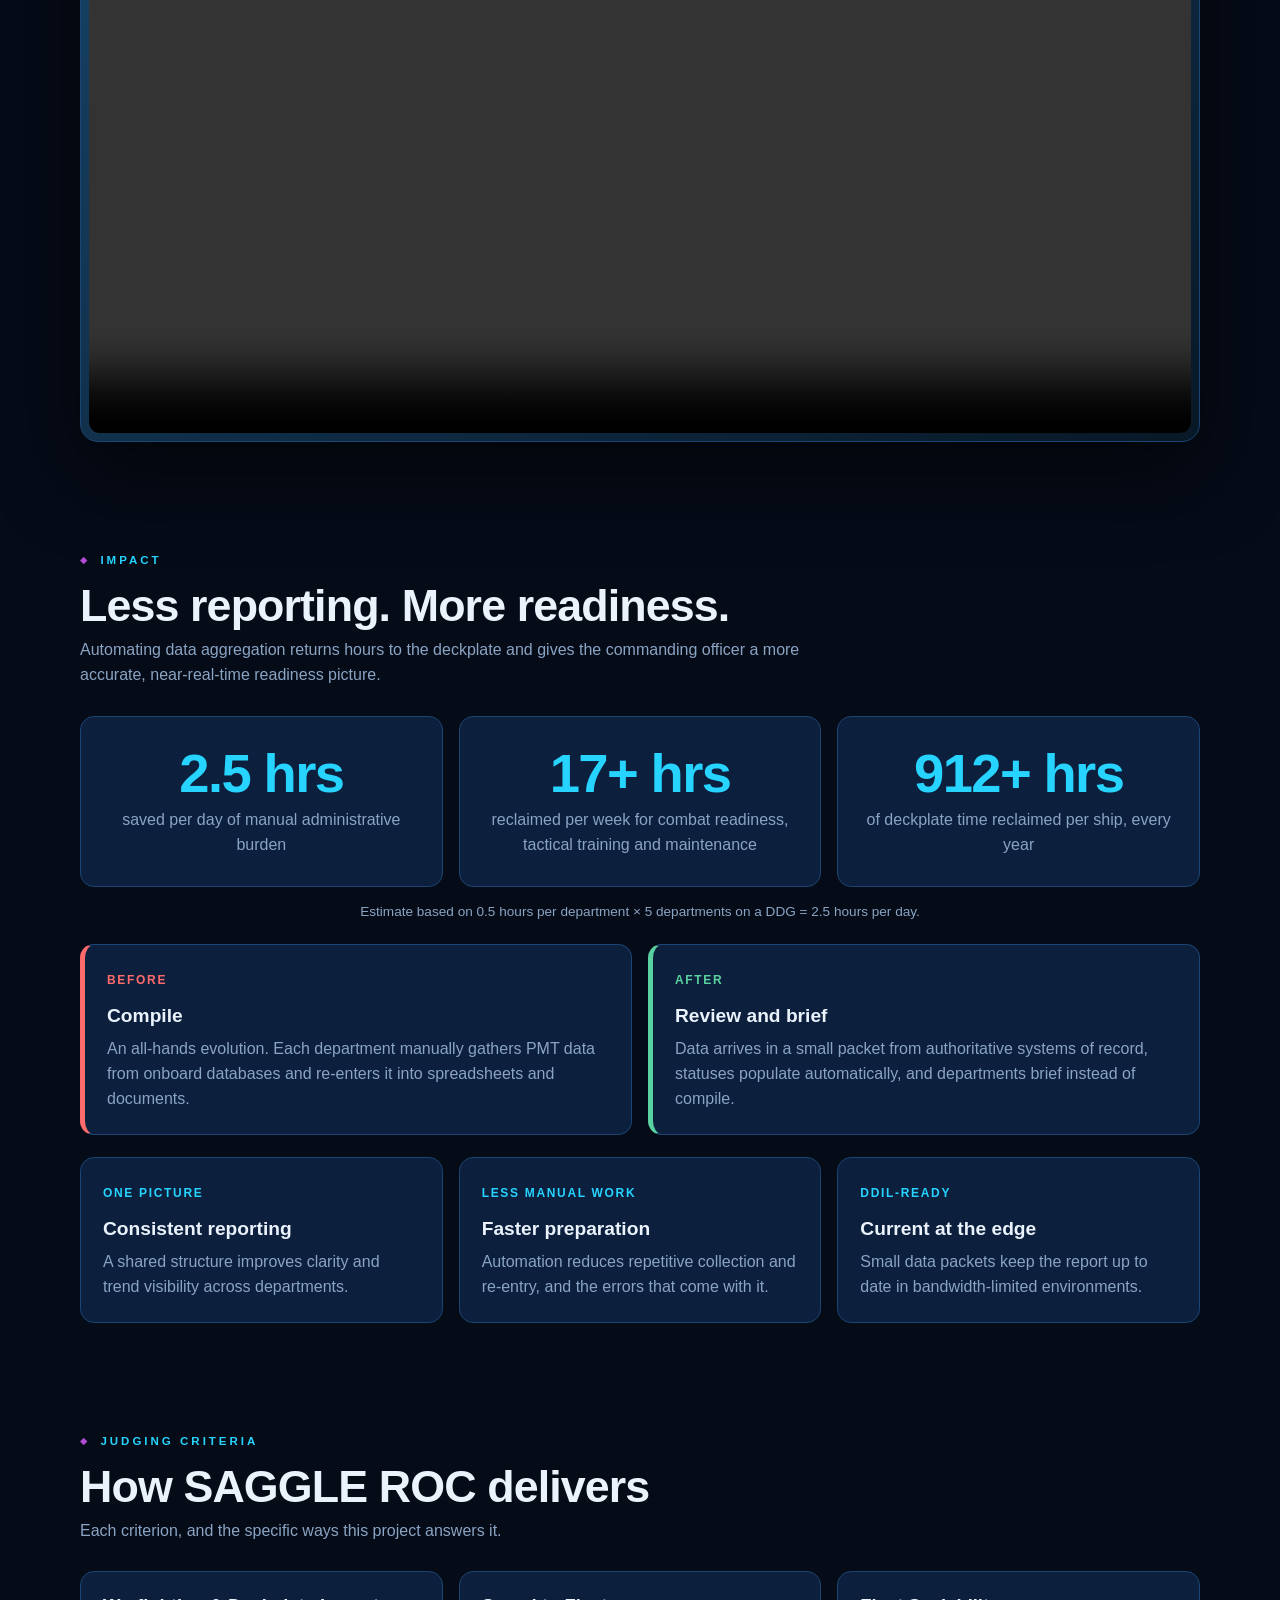
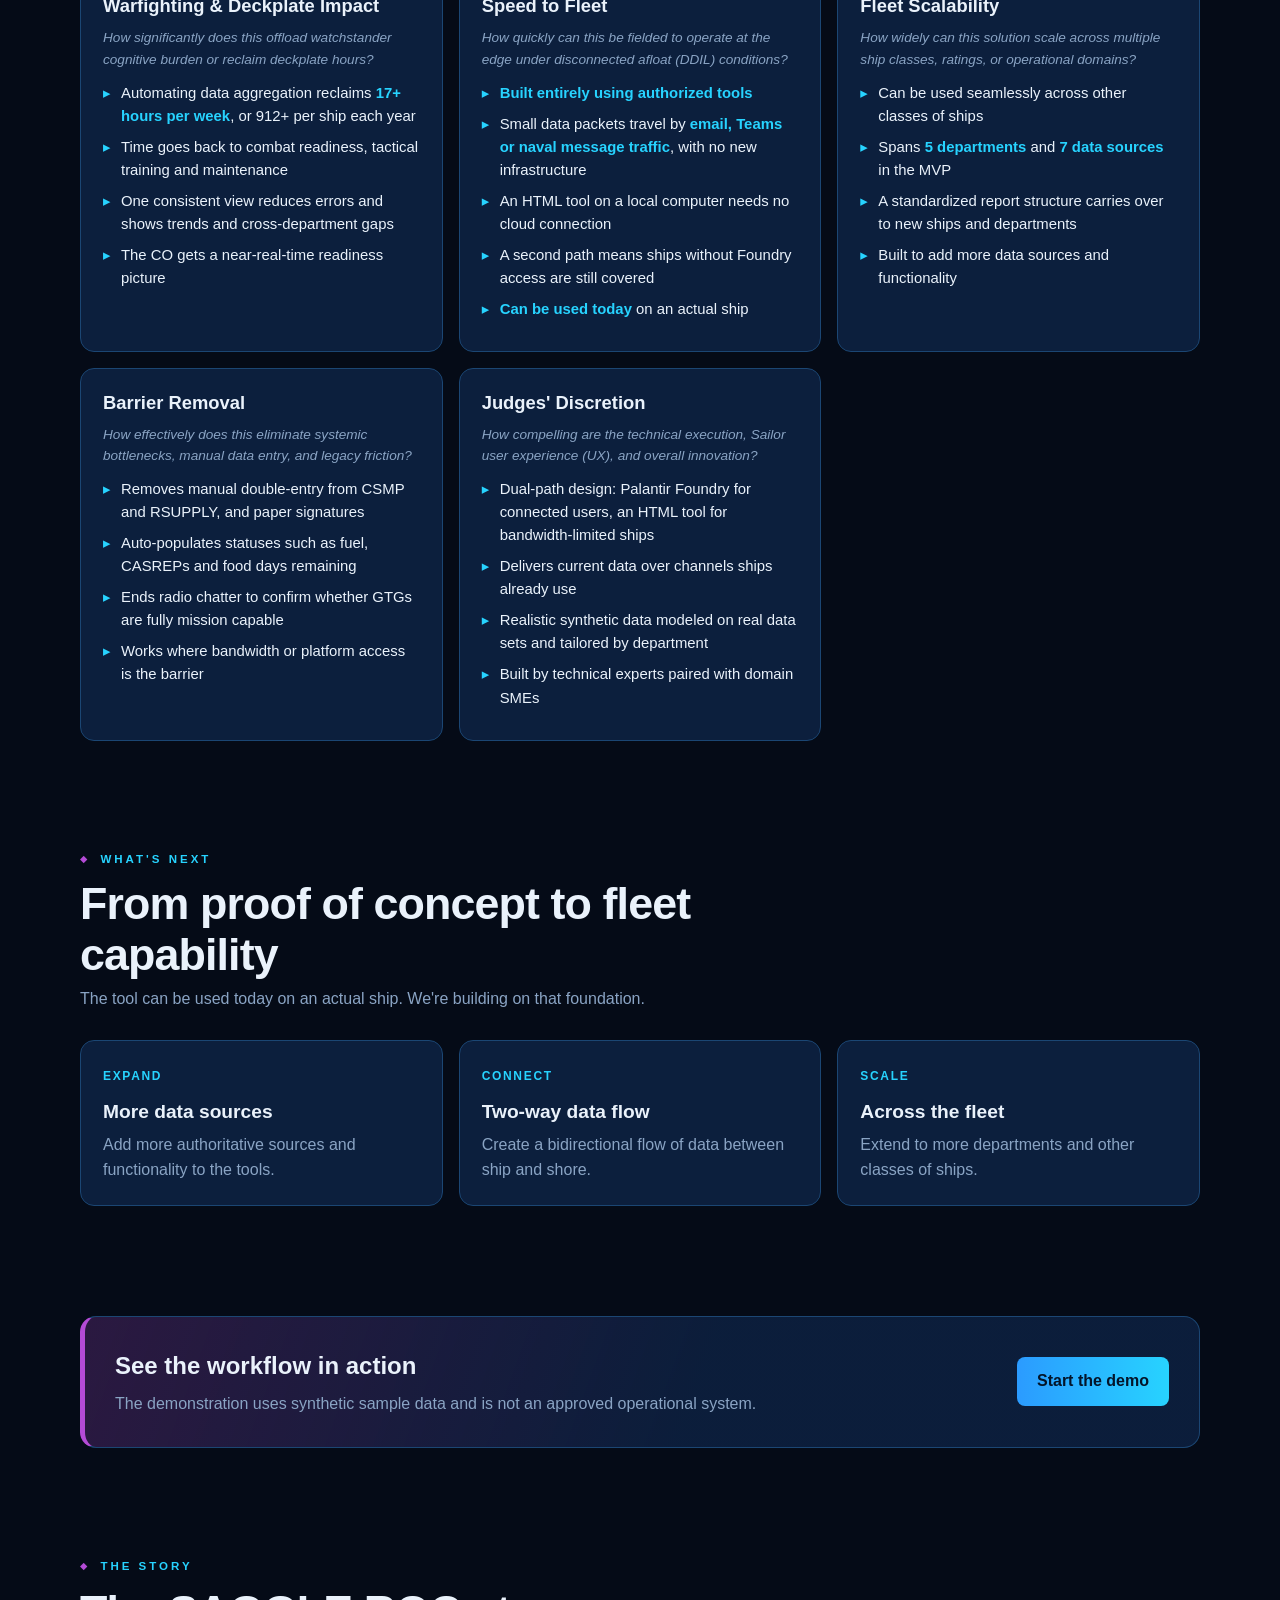
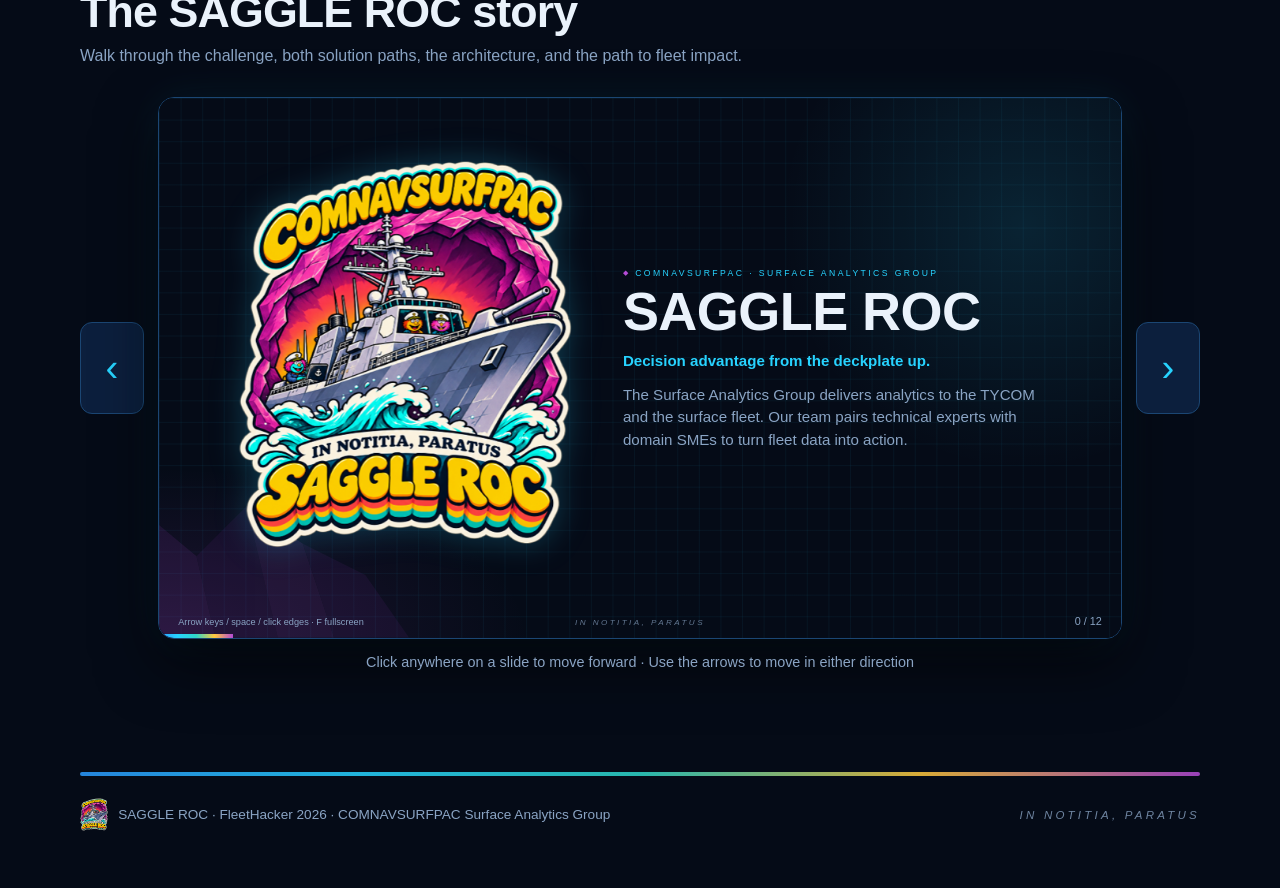
==== commit 7fa51376: "Add product demo and dark Foundry dashboard Co-authored-by: Cursor <cursoragent@cursor.com>" ====
--- a/index.html
+++ b/index.html
@@ -161,9 +161,9 @@
 
     <section id="demo"><div class="wrap">
       <div class="section-head"><div class="kicker">Demo</div><h2>See SAGGLE ROC in action</h2><p>Watch a data packet move from the systems of record to the ship's report view.</p></div>
-      <div class="demo-placeholder">
-        <div class="demo-badge">Demo video 1 placeholder</div>
-        <p>Embed the demo here: a video, an interactive walkthrough, or a link to the live app.</p>
+      <div class="video-shell">
+        <span class="video-label">SAGGLE ROC · PRODUCT DEMO</span>
+        <video class="showcase-video" src="./saggleroc-demo.mp4?v=2" controls playsinline preload="metadata">Your browser does not support embedded video.</video>
       </div>
     </div></section>
 
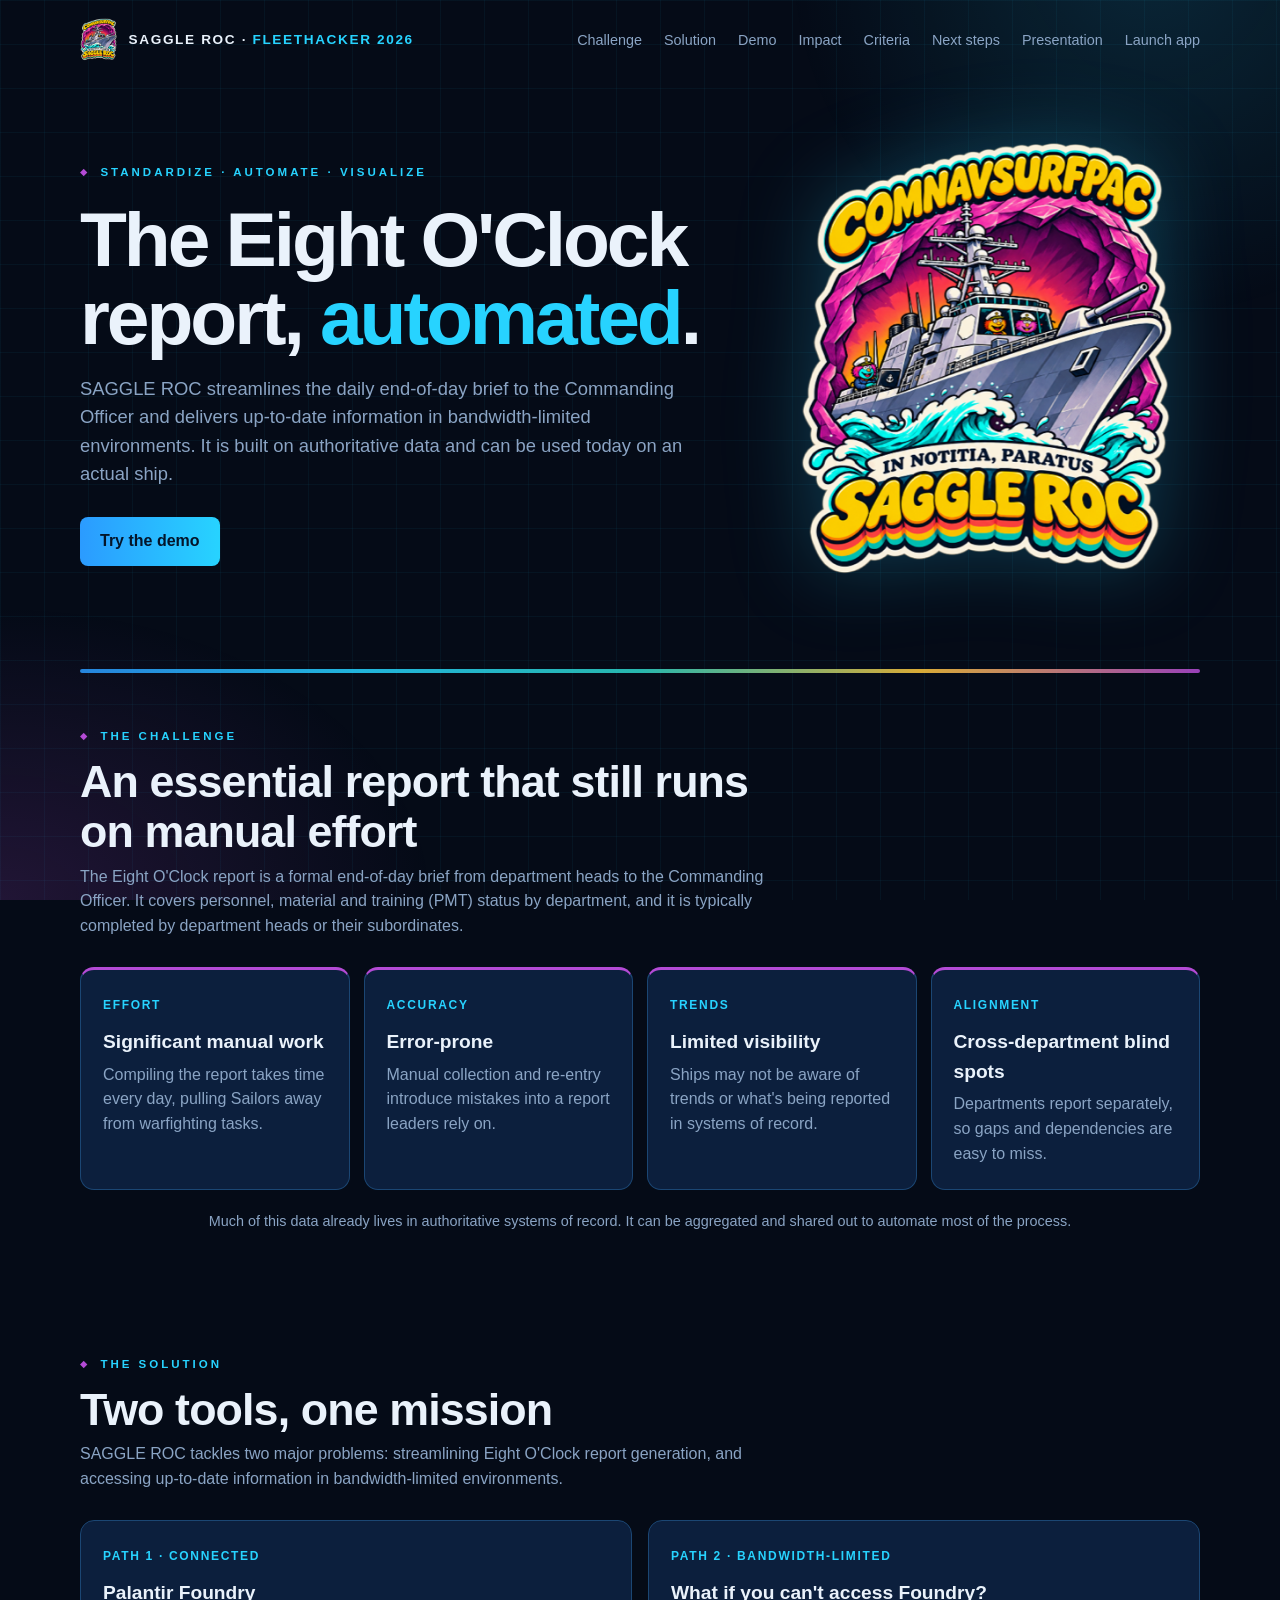
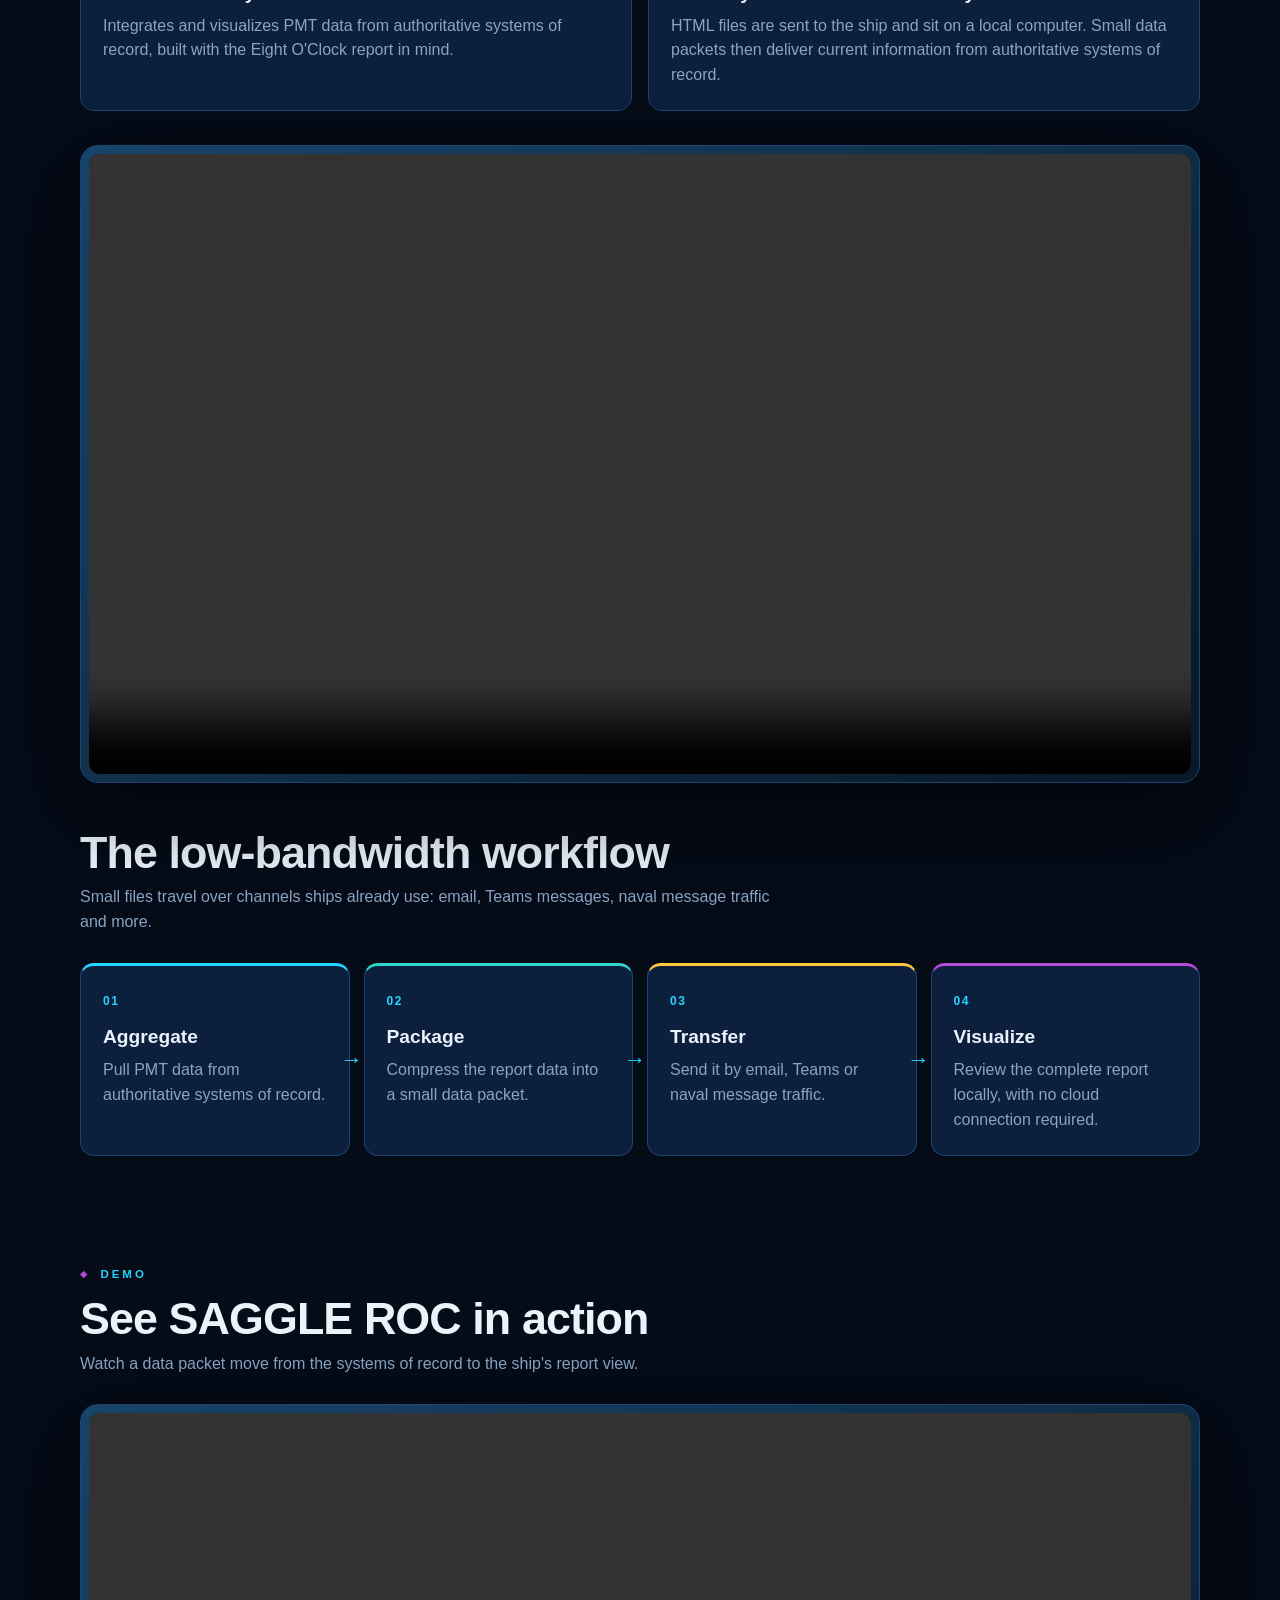
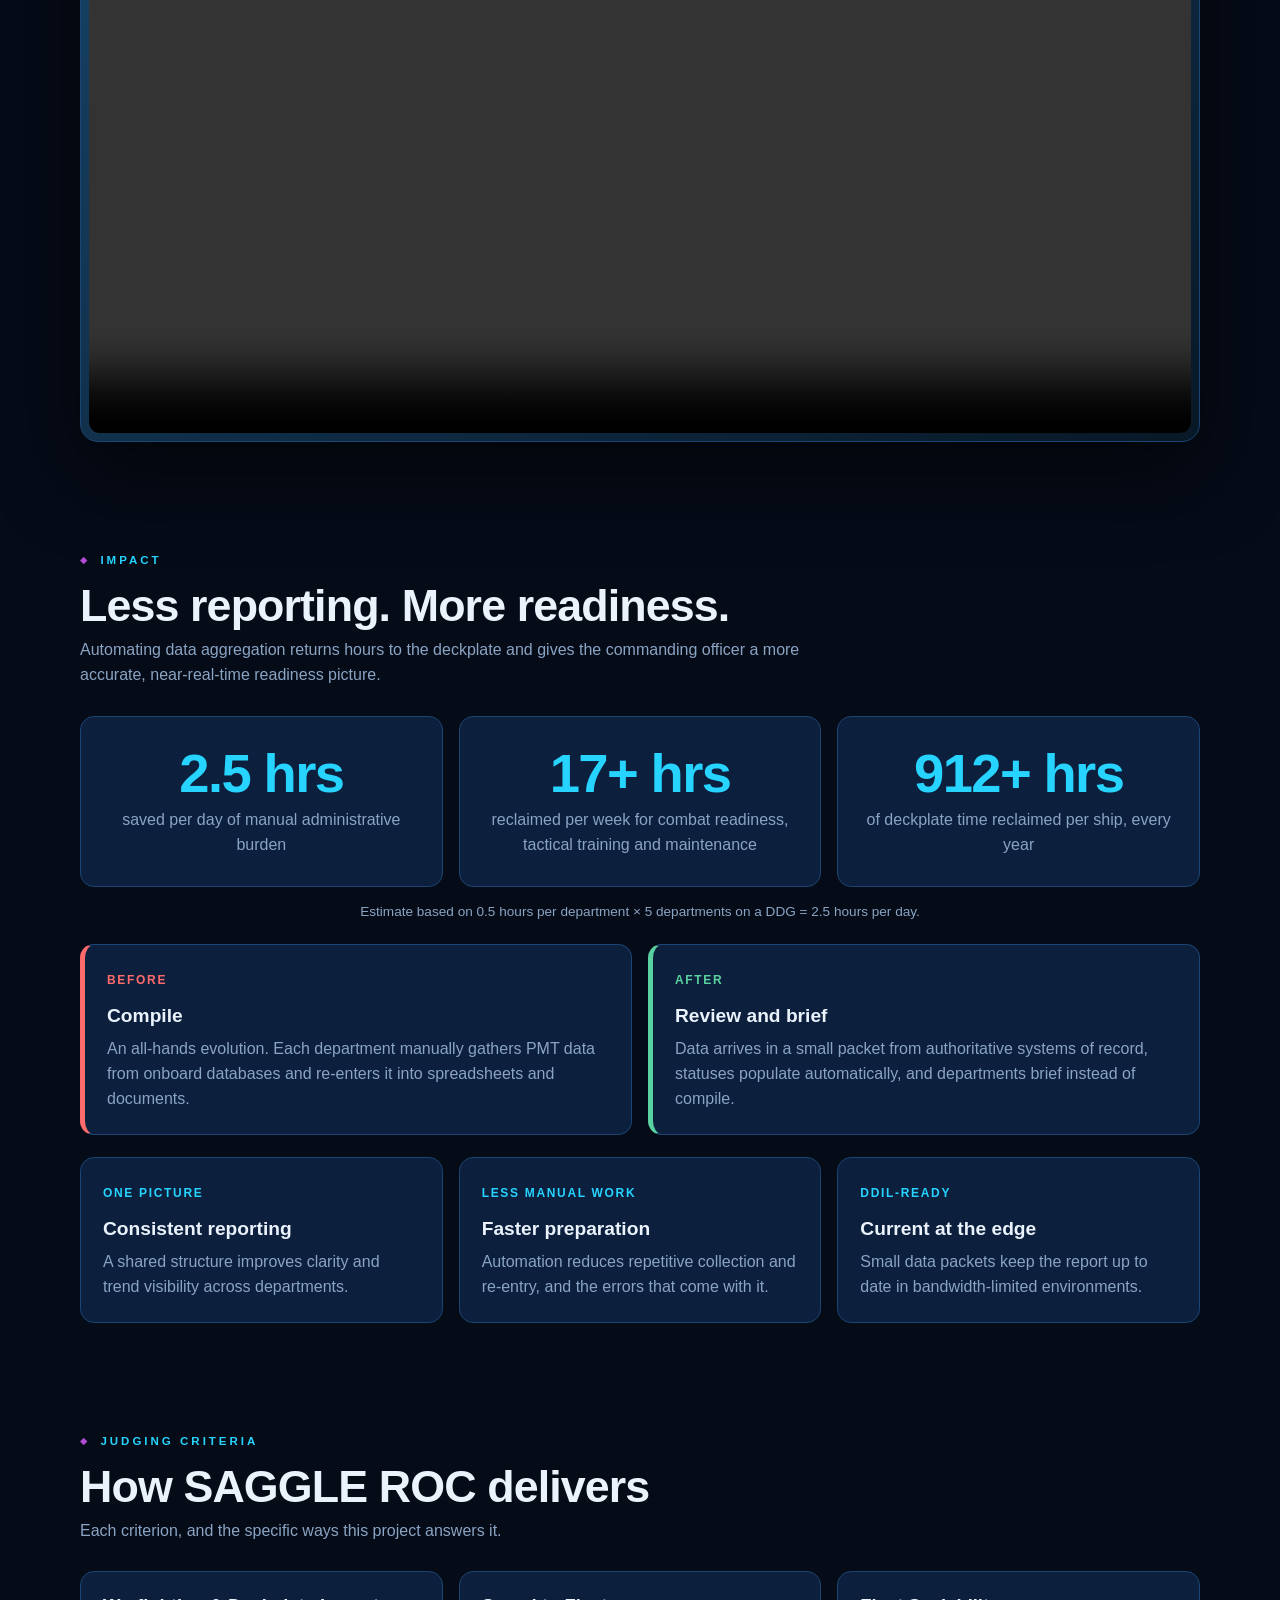
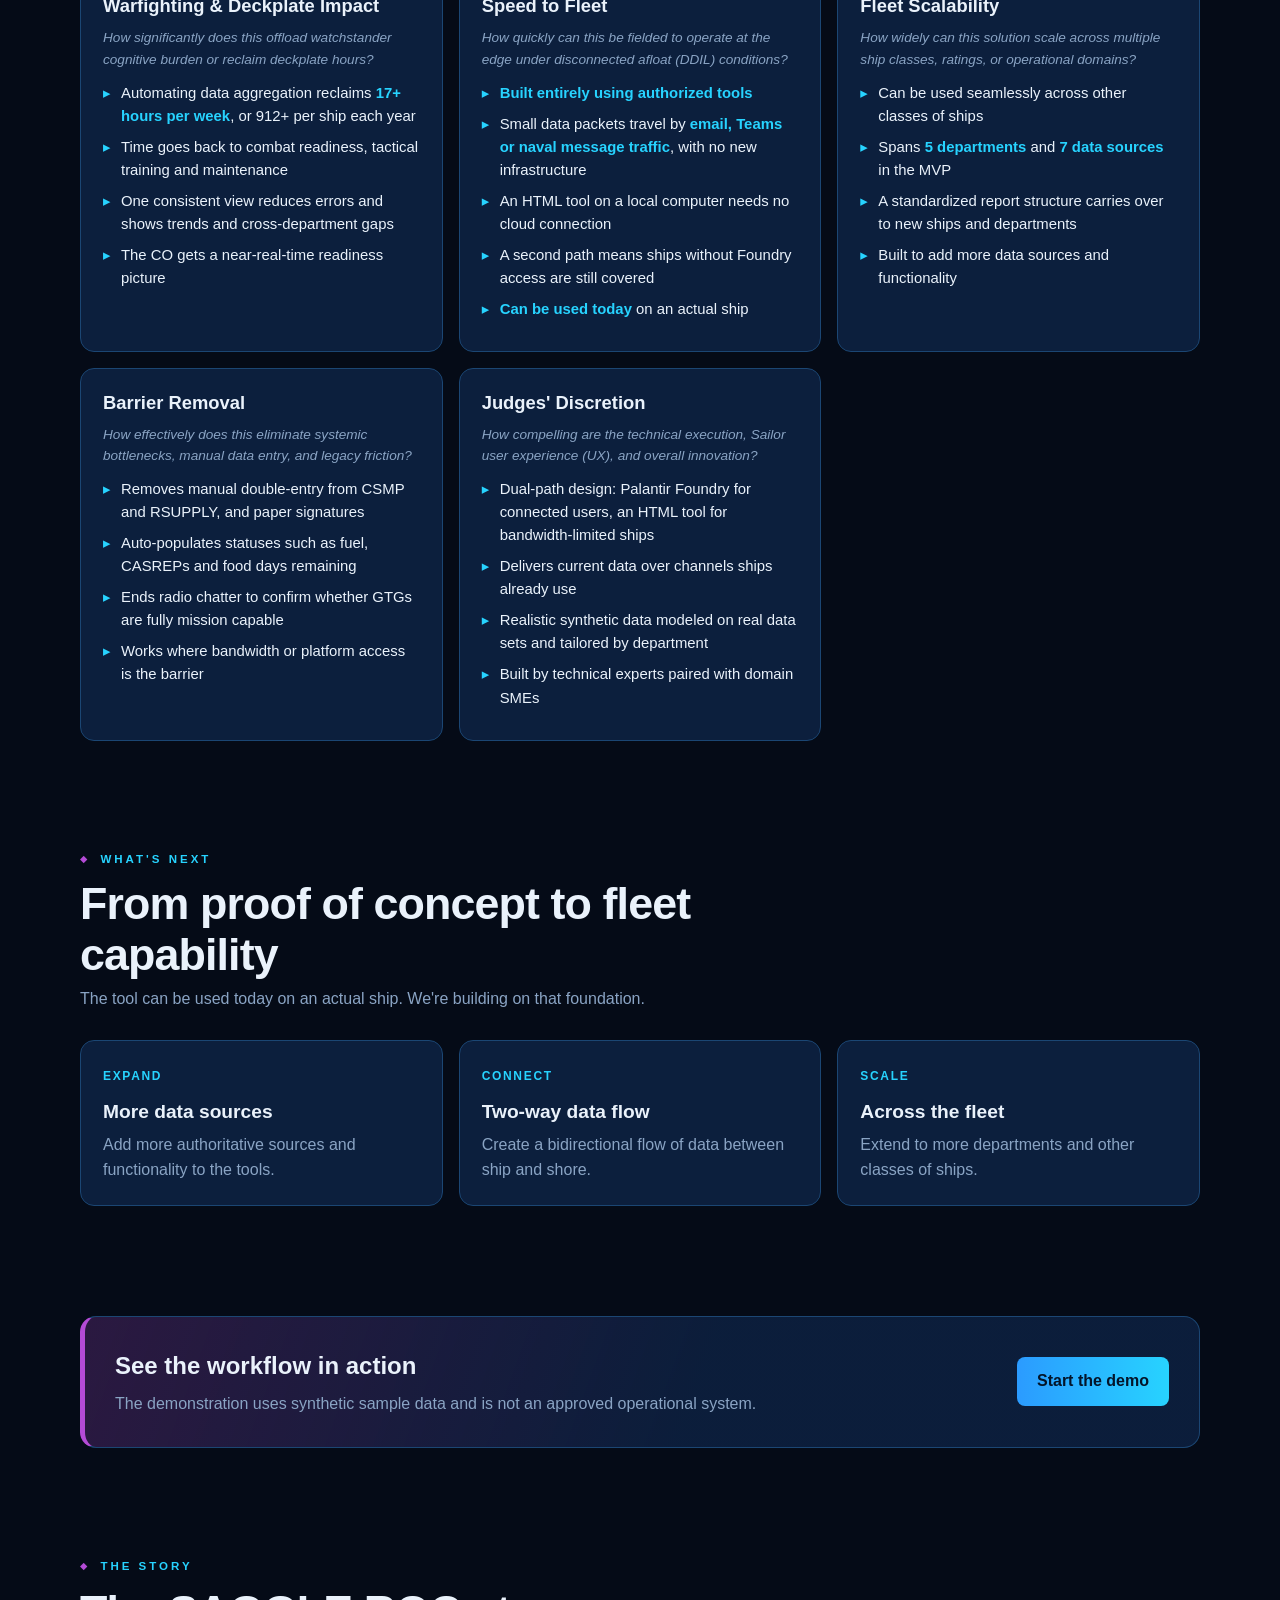
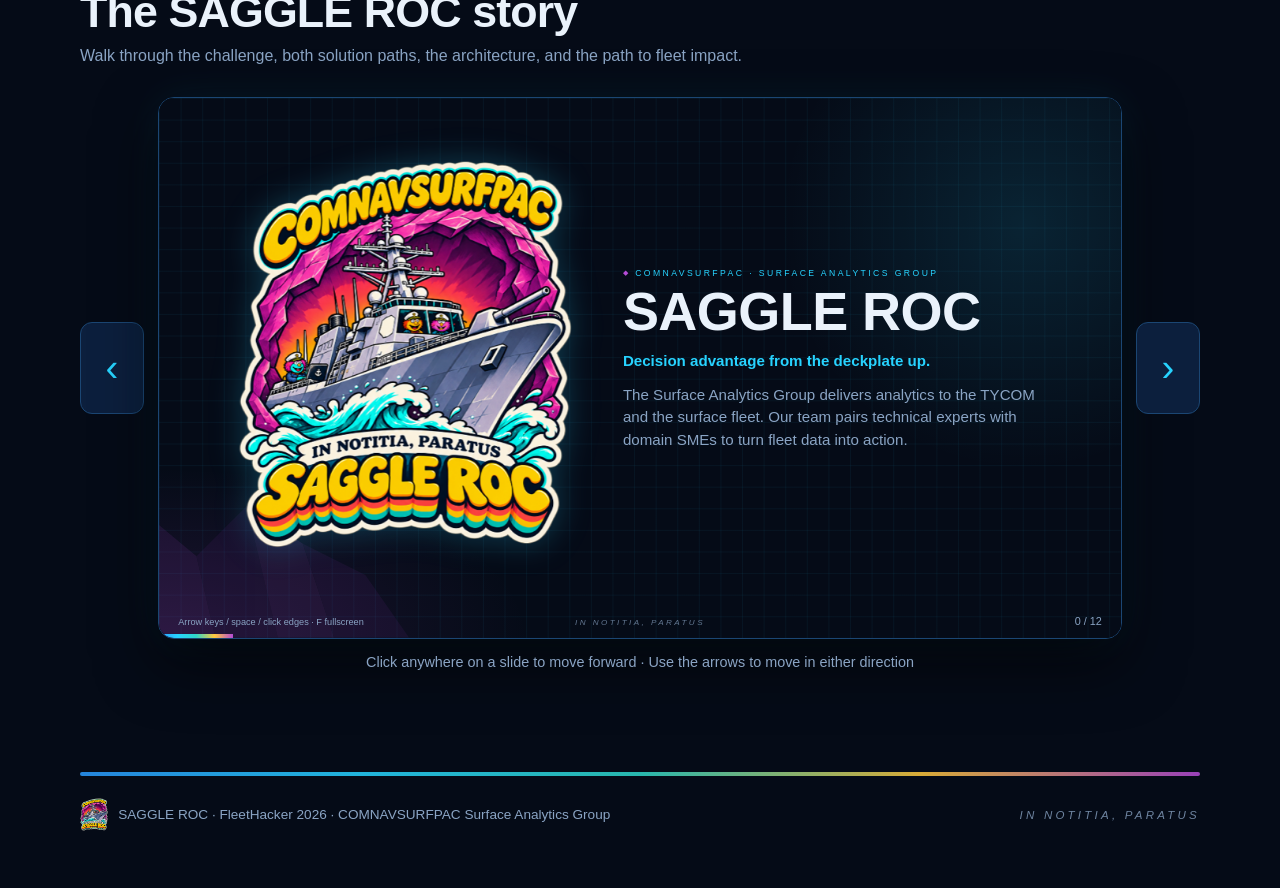
==== commit 65a7c161: "Simplify homepage actions Co-authored-by: Cursor <cursoragent@cursor.com>" ====
--- a/index.html
+++ b/index.html
@@ -122,7 +122,7 @@
         <div class="eyebrow">Standardize · Automate · Visualize</div>
         <h1>The Eight O'Clock report, <em>automated</em>.</h1>
         <p>SAGGLE ROC streamlines the daily end-of-day brief to the Commanding Officer and delivers up-to-date information in bandwidth-limited environments. It is built on authoritative data and can be used today on an actual ship.</p>
-        <div class="actions"><a class="button" href="./app/">Try the demo</a><a class="button secondary" href="#showcase">Watch FleetPulse</a><a class="button secondary" href="#challenge">The challenge</a></div>
+        <div class="actions"><a class="button" href="./app/">Try the demo</a></div>
       </div>
       <div class="hero-logo"><img src="./assets/logo.png" alt="COMNAVSURFPAC SAGGLE ROC team logo: In notitia, paratus"></div>
     </div>
